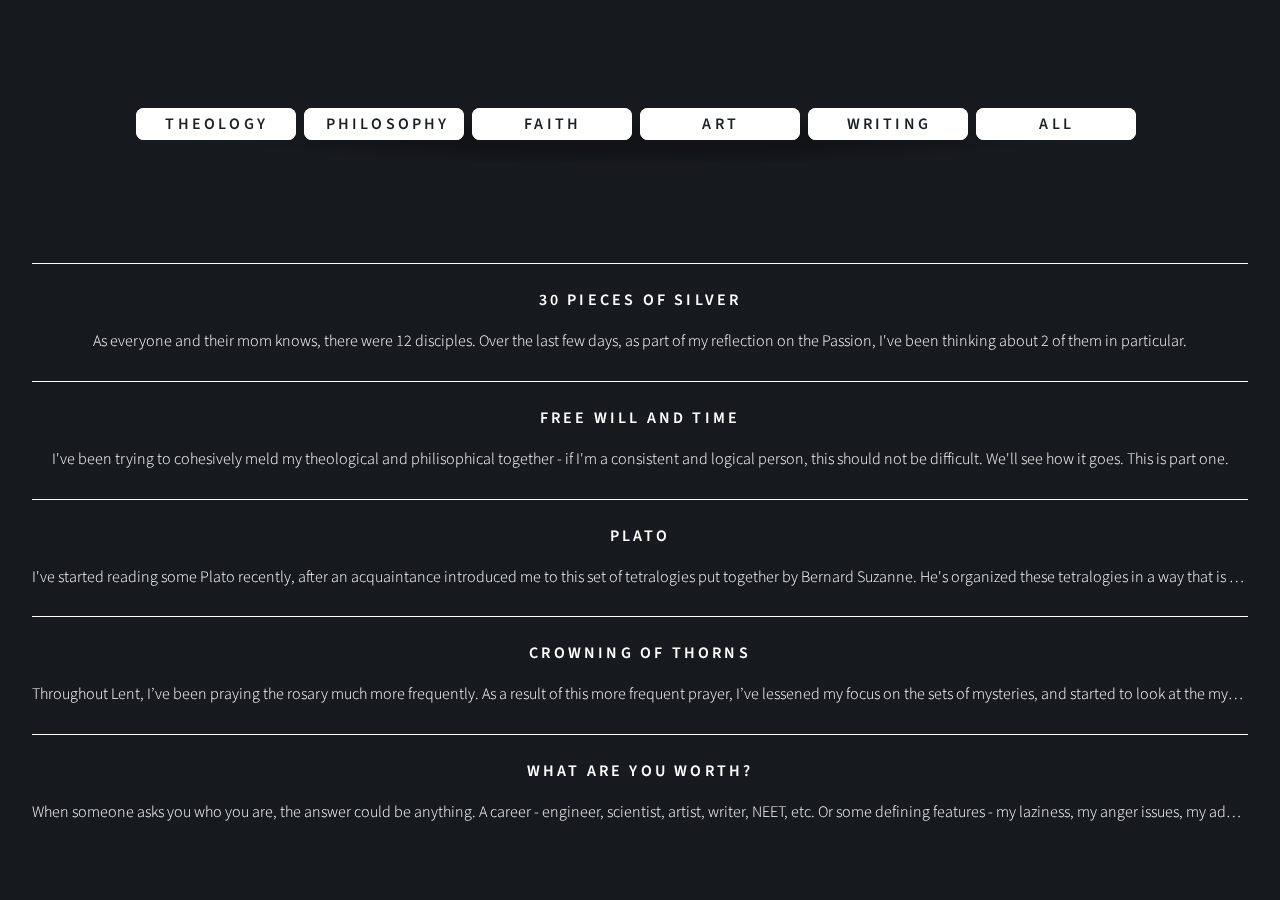
==== index.html @ dc222e36 "Initial Move to blog subdomain" ====
<!DOCTYPE HTML>
<html>
	<head>
		<title>Luke Tsai</title>
		<meta charset="utf-8" />
		<meta name="viewport" content="width=device-width, initial-scale=1, user-scalable=no" />
		<link rel="stylesheet" href="/assets/css/main.css" />
		<link rel="shortcut icon" href="/favicon.ico">

		<noscript><link rel="stylesheet" href="/assets/css/noscript.css" /></noscript>
	</head>
	<body class="is-preload">

		<!-- Wrapper -->
			<div id="wrapper">

				<!-- Header -->
					<header id="header" class="fixed">
						<!-- Tags -->
						<div style="text-align:center;flex-wrap: wrap;">
							<ul class="actions" style="text-align:center;justify-content: center;flex-wrap: wrap; margin-bottom: 1rem">
								<li><a href="#theology" class="button primary blogtopic">Theology</a></li>
								<li><a href="#philosophy" class="button primary blogtopic">Philosophy</a></li>
								<li><a href="#faith" class="button primary blogtopic">Faith</a></li>
								<li><a href="#art" class="button primary blogtopic">Art</a></li>
								<li><a href="#writing" class="button primary blogtopic">Writing</a></li>
								<li><a href="#" class="button primary blogtopic">All</a></li>
							</ul>
						</div>
					</header>

				<!-- Main -->
					<div id="main">
						<article id="betrayal" >
							<h3>30 Pieces of Silver</h3>
							As everyone and their mom knows, there were 12 disciples. Over the last few days, as part of my reflection on the Passion, I've been thinking about 2 of them in particular. </p> <p class="bottom"> In Christian culture, Judas Iscariot is often vilified - don't get me wrong, this isn't a defense of Judas! I think many people would say he deserves it. After all, he betrayed our Lord. But what if we switch it up and put ourselves in Judas' shoes. How much does it take for you to betray our Lord?</p><p class="bottom">Let me place a few claims here next to each other. This may make where I'm going with this obvious.</p><p class="bottom">1. Judas is terrible because he betrayed our Lord. He crucified our Lord for 30 pieces of silver.</p><p class="bottom">2. Every time we commit mortal sin, we crucify the Lord again. (See note at bottom.)</p><p class="bottom">Say a friend comes to you and says, "Hey, I got free tickets to whatever concert this weekend." The caveat is that you have to miss Sunday Mass to go. Do you go? What if there was a free car but you had to go pick it up? How much is your 30 pieces of silver?</p><p class="bottom">In fact, if we take it away from the direct monetary sense, it gets even more sad. Many young folks are in a persistent state of mortal sin due to sexual immorality. Is the few minutes of pleasure your 30 pieces of silver?</p><p class="bottom">The tough reality is that we betray the Lord all the time. What makes us different?</p><p class="bottom">This led me to my reflection on another disciple, and perhaps this is a more happy reflection. Peter. The specific moment I want to bring your attention to is Luke 22. The specific sections being Peter's denial of Jesus. I'll copy the relevant parts here:</p><blockquote><p>"Simon, Simon, behold, Satan demanded to have you, that he might sift you like wheat, but I have prayed for you that your faith may not fail; and when you have turned again, strengthen your brethren." And he said to him, "Lord, I am ready to go with you to prison and to death." He said, "I tell you, Peter, the cock will not crow this day, until you three times deny that you know me." (Luke 22:31-34)</p></blockquote><p class="bottom">Later on, it continues:</p><blockquote><p>Then they seized him and led him away, bringing him into the high priest’s house. Peter followed at a distance; and when they had kindled a fire in the middle of the courtyard and sat down together, Peter sat among them. Then a maid, seeing him as he sat in the light and gazing at him, said, "This man also was with him." But he denied it, saying, "Woman, I do not know him.” And a little later some one else saw him and said, “You also are one of them." But Peter said, "Man, I am not.” And after an interval of about an hour still another insisted, saying, "Certainly this man also was with him; for he is a Galilean." But Peter said, "Man, I do not know what you are saying." And immediately, while he was still speaking, the cock crowed. And the Lord turned and looked at Peter. And Peter remembered the word of the Lord, how he had said to him, "Before the cock crows today, you will deny me three times." And he went out and wept bitterly. (Luke 22:54-62)</p></blockquote><p class="bottom">I think I am the same way. When I'm at adoration in a moment of prayer, my resolve is amazing. My act of contrition ends with "...I firmly resolve with the help of thy grace to confess my sins, to do penance, and to sin no more." To sin no more. And I mean that 100%. Yet how many times have I ended up back in the confessional?</p><p class="bottom">I also find Jesus' prayer very interesting. I'll quote it again. "I have prayed for you that your faith may not fail; and when you have turned again, strengthen your brethren." What a line. I think this may be the prayer that keeps Peter from ending with a Judas-like ending.</p><p class="bottom">The moment after he commits the sin of apostasy the third time, the Lord makes eye contact with Peter. And at that moment, he remembered the Lord's words to him. He remembers how the Lord looked at him that moment earlier in the evening, when Jesus already knew of his upcoming betrayal. And he remembered his role - to turn again and to strengthen his brethren.</p><p class="bottom">Is this not our role as well? To turn again and strengthen our brethren? And this is what the difference is. Not specifically the act itself, but the way we respond afterwards. Both Judas and Peter regret their actions. Both feel sorrow. But one quits, while the other turns around and strengthens his brethren. Let us do the same.</p><p class="bottom">Note, in case you had a beef with point 2, above. Catechism of the Catholic Church, Paragraph 598 says (emphasis mine):</p><blockquote><p class="bottom">In her Magisterial teaching of the faith and in the witness of her saints, the Church has never forgotten that "sinners were the authors and the ministers of all the sufferings that the divine Redeemer endured." Taking into account the fact that our sins affect Christ himself, the Church does not hesitate to impute to Christians the gravest responsibility for the torments inflicted upon Jesus, a responsibility with which they have all too often burdened the Jews alone:</p><p class="bottom">We must regard as guilty all those who continue to relapse into their sins. Since our sins made the Lord Christ suffer the torment of the cross, <b>those who plunge themselves into disorders and crimes crucify the Son of God anew in their hearts</b> (for he is in them) and hold him up to contempt. And it can be seen that our crime in this case is greater in us than in the Jews. As for them, according to the witness of the Apostle, "None of the rulers of this age understood this; for if they had, they would not have crucified the Lord of glory." We, however, profess to know him. And when we deny him by our deeds, we in some way seem to lay violent hands on him.</p><p>Nor did demons crucify him; <b>it is you who have crucified him and crucify him still, when you delight in your vices and sins.</b></p></blockquote>
						</article>
						<article id="molinism" >
							<h3>Free Will and Time</h3>
							I've been trying to cohesively meld my theological and philisophical together - if I'm a consistent and logical person, this should not be difficult. We'll see how it goes. This is part one. </p> <h4>Time</h4> <p class="bottom"> There are a few popular theories of time, popularly stemming from John McTaggart's initial characterization. I've put together an overly simplified time theory explanation below. </p> <ul> 	<li>A-theory - Presentism: I figure this is what most people intuitively think. Now exists. The past and the future do not exist, only the present.</li> 	<li>A-theory - Growing Block Universe: Past and present exist, but the future doesn't.</li> 	<li>B-theory - Eternalism: Flow of time is an illusion. All moments in time exist equally.</li> 	<li>A-theory - Four-dimensionalism: Time is the fourth dimension.</li> </ul> <p class="bottom"> This might seem like all irrelevant thinking, and maybe it is. But consider the impacts of following one of these theories. </p> <p class="bottom">With the A theories, time travel has theoretical limitations. How could someone visit a time that doesn't exist? With presentism, both past and future are inaccessible. With a growing block universe, we'd be able to time travel to the past, but not the the future. (Unless we're somehow not at the front edge of the growing block? Woah... Let's not think about that yet...) </p> <p class="bottom">With the B theories, time travel could work. I find this set of theories much more intriguing. </p> <h4>Free Will</h4> <p class="bottom"> Here, there are 2 theological views that I find relevant for this section. There are other theories, but I don't find them compelling enough to be worth discussing as I find it necessary to maintain that there is a solution to the paradox of free will. That is, how can the concept of the elect not contradict the concept of free will? I'll summarize them below. </p> <h5>Efficacious grace</h5> <p class="bottom"> As St. Augustine puts it, God chooses certain people for salvation, and grants them the gift of efficacious grace, such that it's impossible for them to fall away from their faith. Each person has the liberty to act as they wish, and inevitably falls short, unless God intercedes with efficacious grace. In short, some people are predestined for heaven. </p> <p class="bottom"> Calvinists take this a step further, saying that those who are not predestined for heaven are predestined for hell. Dominicans would reject this claim, nuancing that those who go to hell do so by their own choices, not because of predestination. </p> <h5>Molinism</h5> <p class="bottom"> Molinism takes an opposite approach, positing this thing called middle knowledge. For context, natural knowlege is known by God by His nature, before creation. This includes all necessary truths, such as tautoligies and mathmatical certainties. For example, all bachelors are unmarried. Or 1+1=2. On the other hand, free knowledge is that which is post-creation. This includes all contingent truths. For example, the sky is blue. Middle knowledge sits between these - the knowledge is pre-creation, but still contingent. This basically is a complex if statement. For example, if John was offered ice cream, he would say yes. This statement does not depend on creation since as an if statement, it would be true whether or not John existed. However, it's truth does still depend on John wanting ice cream. If John existed and did not like ice cream we'd be in trouble. </p> <p class="bottom"> Now given that God has middle knowledge and knows what we would do in each situation, God could set up the final ending while still preserving free will. Preventing John from eating ice cream would no longer be a matter of providing enough grace to resist it, but of a flat tire on the ice cream truck that morning. As a result, God can choose who receives salvation, but every choice along the way was done with free will. </p> <h5>Arminianism</h5> <p class="bottom"> This is a common third theory that needs to be mentioned. Arminians believe that grace is resistable, and so election is conditional. In my view, a conditional election is equivalent to rejecting election, and so I find it impossible to square. </p> <h4>Melding Theories</h4> <p class="bottom"> While efficacious grace could certainly work with any of these, the pairing I find most interesting and compelling is that of a B-theory universe combined with Molinism. </p> <p class="bottom"> The way I see these working together particularly well is something of a potential multiverse, if you will. If our universe is a B-theory universe, then there concievably could be a large set of possible parallel universes. God would then actualize the universe with His desired result. </p>
						</article>
						<article id="plato" >
							<h3>Plato</h3>
								I've started reading some Plato recently, after an acquaintance introduced me to	<a href="https://www.dialogues-de-platon.org/tetralog.htm" target="_blank">this set of tetralogies put together by Bernard Suzanne.</a> He's organized these tetralogies in a way that is supposed to build on itself and go through Plato's dialogues the way he imagines that Plato would have wanted. It's kind of like how they say that there's a certain order you should watch all the Star Wars movies, which isn't the normal order. This is a similar thing, but with Plato instead of space operas. Anyways, Suzanne structures Plato's dialogues into 7 sets of 4 dialogues with a repeating theme that builds up. </p> <p class="bottom">Ever since I've started the process of reading the dialogues, I've been thinking that Plato's works are a fantastic introduction to starting to think deeply. I think most people would benefit from reading him. It's a shame, I think, that such a staple of classical education was never required at any point growing up. I'm a big fan of the structure he uses - just a conversation between a few characters. Often times, I think philosophy tends to be a set of complex arguments that are very easy to lose track of. The dialogues do a great job of getting people to ask questions they've never asked before.</p><p class="bottom">However, despite being well-suited for beginners and easily accessible for anyone to read, I still think it might be too inaccessible. They are often too verbose, an unavoidable effect of translating conversations that are thousands of years old. Perhaps there's a need for a "translation" of Plato that uses simple language and throws out all the complex parts. I know, I know - Plato fans would be incensed at the suggestion, but I think there's some good in it. I think getting more people to question the world and think deeply can only be a good thing.</p>
						</article>
						<article id="thorns" >
							<h3>Crowning of Thorns</h3>
							Throughout Lent, I’ve been praying the rosary much more frequently. As a result of this more frequent prayer, I’ve lessened my focus on the sets of mysteries, and started to look at the mysteries for themselves. For example, instead of praying all five Sorrowful Mysteries in a rigid set, sometimes I'll pray the Crowning With Thorns five times in a row. Breaking this mold has helped me to look at each mystery from a perspective I hadn’t considered before. That being said, here are my thoughts on the Crowning with Thorns. </p> <h4>Literature</h4> <blockquote> 	<p>“Then the soldiers of the governor took Jesus into the praetorium, and they gathered the whole battalion before him. And they stripped him and put a scarlet robe upon him, and plaiting a crown of thorns they put it on his head, and put a reed in his right hand. And kneeling before him they mocked him, saying, “Hail, King of the Jews!” And they spat upon him, and took the reed and struck him on the head. And when they had mocked him, they stripped him of the robe, and put his own clothes on him, and led him away to crucify him.” (Matthew 27:27-31, RSV CE)</p> </blockquote> <blockquote> 	<p>“And the soldiers led him away inside the palace (that is, the praetorium); and they called together the whole battalion. And they clothed him in a purple cloak, and plaiting a crown of thorns they put it on him. And they began to salute him, “Hail, King of the Jews!” And they struck his head with a reed, and spat upon him, and they knelt down in homage to him. And when they had mocked him, they stripped him of the purple cloak, and put his own clothes on him. And they led him out to crucify him.” (Mark 15:16-20, RSV CE)</p> </blockquote> <blockquote> 	<p>“And the soldiers plaited a crown of thorns, and put it on his head, and arrayed him in a purple robe; they came up to him, saying, “Hail, King of the Jews!” and struck him with their hands.” (John 19:2-3, RSV CE)</p> </blockquote> <h4>Thoughts</h4> <p class="bottom">Bold opinion incoming. The Crowning of Thorns is one of the most underappreciated mysteries of the rosary. Of the passion in general, really. Feel free to disagree - I understand why you would.</p> <p class="bottom">From an initial gut reaction, the Scourging at the Pillar is without a doubt a more gruesome and sorrowful scene. The pain inflicted by a whip is something anyone can easily imagine, whereas the Crowning of Thorns was a more abstract event. That’s not to say that it wasn’t painful - I imagine a thorn being pushed into the head to be quite painful, but it's no whip!</p> <p class="bottom">I'd say that this thought process is a common one. For example, in the film The Passion of the Christ, director Mel Gibson spends 13 minutes showing each lash with explicit detail. We see the blood spraying across the square. We see the blood flying onto the face of the soldier. We see Mary’s face in this time of suffering, and we see her mopping up the bloody ground. It's a difficult scene to watch, full of raw emotion that hits us straight in the gut. On the other hand, the Crowning of Thorns scene takes only 40 seconds, and is easily missed. It's over before you really notice that it happened.</p> <p class="bottom">So, allow me to present an my take on the Crowning. If you have a dispute you’re really stuck with and can't get over, scroll down to the bottom, where I address disputes, and scroll back up. If it's not addressed, shoot me an email and I'll think about it.</p> <p class="bottom">Let’s start with the concept. Put yourself in the crowner’s shoes. You see a man who claims to be a king, and is facing the death sentence for it. You have several paths in front of you.</p> <p class="bottom">Scenario 1: You don't acknowledge that Jesus is King. If you were tasked with punishing a man who saw Himself as a king but was facing the death penalty for it, the proper reaction is pity. You pity a man who is deluded to the point of a death sentence.</p> <p class="bottom">Scenario 2: You acknowledge that He is King, and bow down before Him. Perhaps this is how we should see the women of Jerusalem.</p> <p class="bottom">Scenario 3: You acknowledge He is King, but you look away and squirm and avoid any interaction. Maybe you are afraid of the push back you may see by your associating with Him. Perhaps these are some of the people passing by. Perhaps this is Nicodemus or Joseph of Arimathea.</p> <p class="bottom">Scenario 4: You acknowledge He is King (or at least claims to be), and reject his Kingship. As an acknowledgement of his Kingship, you place a crown on his head. But it's a crown of thorns that you push in to torture him. Completely unnecessary, and propagated only by your will. Then you spit on him, mock him, and bow down before him. A man that you know is your king and your master. What a cruel way to act. This is what Jesus endures for us.</p> <p class="bottom">I’m not done yet. Now let's look at this from Jesus’ point of view.</p> <p class="bottom">With the scourging at the pillar, it's easier to forgive. Put yourself in Jesus’ shoes. You may not be happy about the situation, but  you can see from their point of view. One man is just trying to prevent a bloody rebellion. You even explicitly allow it, telling him your understanding as he looks to you for help. Another is a soldier just trying to do his job and follow orders, and not get fired for letting that rebellion get out of hand. From his point of view, if he scourges you well, you may not have to die.</p> <p class="bottom">On the other hand, the Crowning of Thorns is more a personal decision. It takes several levels of depravity. Let's continue from Jesus’ point of view. You know the crowner and his thoughts. It's 100% from his own free will and desire to punish and mock you. If we take scenario 4 from above, you know that he acknowledges you as King, yet strikes you and mocks you anyways. How tempting would it be to show a little bit of your power to remind him of who you are? But it's not just that. You are enduring all this for his sake. You are going through all this to forgive him of his sins, as he mocks you for it. And the entire time, you hold him in existence. You hold him in existence so that he can mock you as you die for his sake. As you die to forgive him of this moment.</p> <p class="bottom">Okay let's get back into our own heads now, that's enough imagining for today. But let me raise one more point. Are we not that guy in scenario 4? Do we not believe and profess and Jesus Christ is our king? Do we not echo St. Thomas’ words “My Lord and my God” every time we go to Mass? Yet do we not mock his Kingship by rejecting Him as Lord of our lives? We instead replace Him with another king - perhaps it's ourselves or pleasure or money. We know that we cannot serve both God and mammon. We bow down to Christ and proclaim Him King with our words, as we turn around and proclaim ourselves king with our actions. And do we not do this all of our own free will, with nobody forcing us to do so?</p> <p class="bottom">Perhaps I can try harder to be the women in Jerusalem.</p><p class="bottom">Dispute 1</p> <p class="bottom">You could argue that the crowner is really in scenario 1, but is just a crude and terrible person. Fine, I guess people like that exist. Read on then, and see note 3 when you get pointed to it.</p> <p class="bottom">Dispute 2</p> <p class="bottom">Sure, not a great excuse, the Nazis tried that one. But let’s be honest. There is some limited culpability. Who takes the primary blame? The soldier? Pilate? Me? It’s tough to place the blame squarely on a single person.</p> <p class="bottom">Dispute 3</p> <p class="bottom">Sure you may say that you really believe he is King, while the soldier doesn't. I argue that so does the soldier. But even if you reject the soldier’s belief, doesn’t that just make you worse?</p>
						</article>
						<article id="value" >
							<h3>What are you worth?</h3>
							When someone asks you who you are, the answer could be anything. A career - engineer, scientist, artist, writer, NEET, etc. Or some defining features - my laziness, my anger issues, my addictions. Or maybe it's something else entirely - my hairdo, or my signature water bottle, or the weird way I walk. </p> <p class="bottom"> Topic change - bet you didn't see that coming. As we all know, Christ died for our sins. And that He came and died specifically for your sins. Not just a generic "He died for everybody's sins and stuff," but He died specifically for your sins. For many others as well, but for you specifically. </p> <p class="bottom"> A thought came into my mind while thinking about this the other day. Does this not mean that the Lord thought of you as he carried His cross up Cavalry? As He was crucified and as he hung on the cross? In that moment, He thought of you and said "This is who I am doing this for. This is who I am suffering and dying for. I came into the world for this purpose." I know, that might be a lot of people to think about, but it's God doing the thinking here. I'm sure He could do it. </p> <p class="bottom"> No offense, but what makes you worth it? Really, don't take that offensively because as Jesus can tell you, you were worth it. You are worth it. This is sounding like some emotional pep talk - say that in front of the mirror 3 times every morning. Just kidding, let's get back on topic. The reality is that He did die for you. </p> <p class="bottom"> In my case, this was really hard to conceive of. Did Jesus die for me, who struggles with getting out of bed, going to a job I don't like? Who somehow always ends up sinning (am I not trying hard enough?)? Who writes some stupid posts that nobody reads? </p> <p class="bottom"> No. He died for a different side of me. And I bet you that if you try to look at yourself from God's point of view, you'll see a different you than that hipster scientist with anger management issues. And I'll wager that that's a better you. A more relevant you. The only you that matters. </p> <p class="bottom"> So maybe take some time to imagine that this Good Friday as you meditate on His 7 last words. Let's try to see ourselves the way God sees us. Maybe then we can get some perspective on how to live our lives and how to better glorify God. </p>
						</article>
					</div>


				<!-- Footer -->
					<div id="footer">
						<a href="#betrayal" class="faith blogpost">
							<section>
							<hr class="tight"/>
							<h3>30 Pieces of Silver</h3>
							<p class="single">As everyone and their mom knows, there were 12 disciples. Over the last few days, as part of my reflection on the Passion, I've been thinking about 2 of them in particular.</p>
							<br>
							</section>
						</a>
						<a href="#molinism" class="theology philosophy blogpost">
							<section>
							<hr class="tight"/>
							<h3>Free Will and Time</h3>
							<p class="single">I've been trying to cohesively meld my theological and philisophical together - if I'm a consistent and logical person, this should not be difficult. We'll see how it goes. This is part one.</p>
							<br>
							</section>
						</a>
						<a href="#plato" class="philosophy blogpost">
							<section>
							<hr class="tight"/>
							<h3>Plato</h3>
							<p class="single">	I've started reading some Plato recently, after an acquaintance introduced me to	this set of tetralogies put together by Bernard Suzanne. He's organized these tetralogies in a way that is supposed to build on itself and go through Plato's dialogues the way he imagines that Plato would have wanted. It's kind of like how they say that there's a certain order you should watch all the Star Wars movies, which isn't the normal order. This is a similar thing, but with Plato instead of space operas. Anyways, Suzanne structures Plato's dialogues into 7 sets of 4 dialogues with a repeating theme that builds up.</p>
							<br>
							</section>
						</a>
						<a href="#thorns" class="faith blogpost">
							<section>
							<hr class="tight"/>
							<h3>Crowning of Thorns</h3>
							<p class="single">Throughout Lent, I’ve been praying the rosary much more frequently. As a result of this more frequent prayer, I’ve lessened my focus on the sets of mysteries, and started to look at the mysteries for themselves. For example, instead of praying all five Sorrowful Mysteries in a rigid set, sometimes I'll pray the Crowning With Thorns five times in a row. Breaking this mold has helped me to look at each mystery from a perspective I hadn’t considered before. That being said, here are my thoughts on the Crowning with Thorns.</p>
							<br>
							</section>
						</a>
						<a href="#value" class="faith blogpost">
							<section>
							<hr class="tight"/>
							<h3>What are you worth?</h3>
							<p class="single">When someone asks you who you are, the answer could be anything. A career - engineer, scientist, artist, writer, NEET, etc. Or some defining features - my laziness, my anger issues, my addictions. Or maybe it's something else entirely - my hairdo, or my signature water bottle, or the weird way I walk.</p>
							<br>
							</section>
						</a>
					</div>
			</div>
		<!-- BG -->
			<div id="bg"></div>

		<!-- Scripts -->
			<script src="/assets/js/jquery.min.js"></script>
			<script src="/assets/js/browser.min.js"></script>
			<script src="/assets/js/breakpoints.min.js"></script>
			<script src="/assets/js/util.js"></script>
			<script src="/assets/js/blog.js"></script>

	</body>
</html>
---- assets/css/main.css ----
@import url("fontawesome-all.css");
@import url("https://fonts.googleapis.com/css?family=Source+Sans+Pro:300italic,600italic,300,600");

html, body, div, span, applet, object,
iframe, h1, h2, h3, h4, h5, h6, p, blockquote,
pre, a, abbr, acronym, address, big, cite,
code, del, dfn, em, img, ins, kbd, q, s, samp,
small, strike, strong, sub, sup, tt, var, b,
u, i, center, dl, dt, dd, ol, ul, li, fieldset,
form, label, legend, table, caption, tbody,
tfoot, thead, tr, th, td, article, aside,
canvas, details, embed, figure, figcaption,
footer, header, hgroup, menu, nav, output, ruby,
section, summary, time, mark, audio, video {
	margin: 0;
	padding: 0;
	border: 0;
	font-size: 100%;
	font: inherit;
	vertical-align: baseline;}

article, aside, details, figcaption, figure,
footer, header, hgroup, menu, nav, section {
	display: block;}

body {
	line-height: 1;
}

ol, ul {
	list-style: none;
}

blockquote, q {
	quotes: none;
}

	blockquote:before, blockquote:after, q:before, q:after {
		content: '';
		content: none;
	}

table {
	border-collapse: collapse;
	border-spacing: 0;
}

body {
	-webkit-text-size-adjust: none;
}

mark {
	background-color: transparent;
	color: inherit;
}

input::-moz-focus-inner {
	border: 0;
	padding: 0;
}

input, select, textarea {
	-moz-appearance: none;
	-webkit-appearance: none;
	-ms-appearance: none;
	appearance: none;
}

/* Basic */

	@-ms-viewport {
		width: device-width;
	}

	@media screen and (max-width: 480px) {

		html, body {
			min-width: 320px;
		}

	}

	html {
		box-sizing: border-box;
	}

	*, *:before, *:after {
		box-sizing: inherit;
	}

	body {
		background: #1b1f22;
        overflow-y: scroll;
        scrollbar-width: none; /* Firefox */
        -ms-overflow-style: none;  /* Internet Explorer 10+ */
	}

        body::-webkit-scrollbar { /* WebKit */
            width: 0;
            height: 0;
        }
		body.is-preload *, body.is-preload *:before, body.is-preload *:after {
			-moz-animation: none !important;
			-webkit-animation: none !important;
			-ms-animation: none !important;
			animation: none !important;
			-moz-transition: none !important;
			-webkit-transition: none !important;
			-ms-transition: none !important;
			transition: none !important;
		}

/* The switch - the box around the slider */
.switch {
  -moz-appearance: none;
		-webkit-appearance: none;
		-ms-appearance: none;
		appearance: none;
		-moz-transition: background-color 0.2s ease-in-out, color 0.2s ease-in-out;
		-webkit-transition: background-color 0.2s ease-in-out, color 0.2s ease-in-out;
		-ms-transition: background-color 0.2s ease-in-out, color 0.2s ease-in-out;
		transition: background-color 0.2s ease-in-out, color 0.2s ease-in-out;
		background-color: transparent;
		border-radius: 8px;
		border: 0;
		box-shadow: inset 0 0 0 1px #ffffff;
		color: #ffffff !important;
		cursor: pointer;
		display: inline-block;
		font-size: 0.8em;
		font-weight: 300;
		height: 2.75rem;
        width: 16rem;
		letter-spacing: 0.2rem;
		line-height: 2.75rem;
		outline: 0;
		text-align: center;
		text-decoration: none;
		text-transform: uppercase;
		white-space: nowrap;
}

/* Hide default HTML checkbox */
.switch input {
  opacity: 0;
  width: 0;
  height: 0;
}

/* The slider */
.slider {
  position: absolute;
  cursor: pointer;
  top: 0;
  left: 0;
  right: 0;
  bottom: 0;
  -webkit-transition: .4s;
  transition: .4s;
  border-radius: 8px;
  z-index:5;
    text-align: center;
}

.slider:before {
    position: absolute;
    content: "";
	height: 2.75rem;
    width: 8rem;
    left: 0px;
    bottom: 0px;
    background-color: rgba(255, 255, 255, 0.075);
    -webkit-transition: .4s;
    transition: .4s;
    border-radius: 8px;

}

input:hover + .slider {
  background-color: rgba(255, 255, 255, 0.075);
}

input:checked + .slider:before {
  -webkit-transform: translateX(8rem);
  -ms-transform: translateX(8rem);
  transform: translateX(8rem);
}

/* Accordion */

.accordion section > .accordion_content {
    max-height: 0;
    overflow: hidden;
    transition: max-height 0.75s;
}

.accordion section:hover > .accordion_content {
    max-height: 20em;
}

.accordion section:hover > .caret {
    -webkit-transform: rotate(180deg);
    -moz-transform:    rotate(180deg);
    -ms-transform:     rotate(180deg);
    -o-transform:      rotate(180deg);
    transform:         rotate(180deg);
}

/*blogpost*/
.blogpost section:hover {
	background-color: rgba(255, 255, 255, 0.075);
}

/* Type */

	html {
		font-size: 16pt;
	}

		@media screen and (max-width: 1680px) {

			html {
				font-size: 12pt;
			}

		}

		@media screen and (max-width: 736px) {

			html {
				font-size: 11pt;
			}

		}

		@media screen and (max-width: 360px) {

			html {
				font-size: 10pt;
			}

		}

	body, input, select, textarea {
		color: #ffffff;
		font-family: "Source Sans Pro", sans-serif;
		font-weight: 300;
		font-size: 1rem;
		line-height: 1.65;
	}

	a {
		-moz-transition: color 0.2s ease-in-out, background-color 0.2s ease-in-out, border-bottom-color 0.2s ease-in-out;
		-webkit-transition: color 0.2s ease-in-out, background-color 0.2s ease-in-out, border-bottom-color 0.2s ease-in-out;
		-ms-transition: color 0.2s ease-in-out, background-color 0.2s ease-in-out, border-bottom-color 0.2s ease-in-out;
		transition: color 0.2s ease-in-out, background-color 0.2s ease-in-out, border-bottom-color 0.2s ease-in-out;
		border-bottom: dotted 1px rgba(255, 255, 255, 0.5);
		text-decoration: none;
		color: inherit;
	}

		a:hover {
			border-bottom-color: transparent;
		}

	strong, b {
		color: #ffffff;
		font-weight: 600;
	}

	em, i {
		font-style: italic;
	}

	p {
		margin: 0 0 rem 0;
	}
	    p.bottom {
		    margin-bottom:2rem;
	    }
	    p.location {
		    display:inline-block;
	        float:right;
	    }
	    p.single {
  			white-space: nowrap;
  			overflow: hidden;
  			text-overflow: ellipsis;
	    }

	    p.head {
		    display:inline-block;
  			text-transform: uppercase;
  			letter-spacing: 0.2rem;
  			font-size: 0.8rem;
  			line-height: 2;
	    }

	h1, h2, h3, h4, h5, h6 {
		color: #ffffff;
		font-weight: 600;
		line-height: 1.5;
		margin: 0 0 1rem 0;
		text-transform: uppercase;
		letter-spacing: 0.2rem;
	}

		h1 a, h2 a, h3 a, h4 a, h5 a, h6 a {
			color: inherit;
			text-decoration: none;
		}

		h1.minor, h2.minor, h3.minor, h4.minor, h5.minor, h6.minor {
		    margin: 0 0 0 0;
		    text-align:left;
		    display:inline-block;
		}

		h1.major, h2.major, h3.major, h4.major, h5.major, h6.major {
			border-bottom: solid 1px #ffffff;
			width: -moz-max-content;
			width: -webkit-max-content;
			width: -ms-max-content;
			width: max-content;
			padding-bottom: 0.5rem;
			margin: 0 0 2rem 0;
		}

	h1 {
		font-size: 2.25rem;
		line-height: 1.3;
		letter-spacing: 0.5rem;
	}

	h2 {
		font-size: 1.5rem;
		line-height: 1.4;
		letter-spacing: 0.5rem;
	}

	h3 {
		font-size: 1rem;
	}

	h4 {
		margin: 1rem 0;
		font-size: 0.8rem;
	}

	h5 {
		font-size: 0.7rem;
	}

	h6 {
		font-size: 0.6rem;
	}

	@media screen and (max-width: 736px) {

		h1 {
			font-size: 1.75rem;
			line-height: 1.4;
		}

		h2 {
			font-size: 1.25em;
			line-height: 1.5;
		}

	}

	sub {
		font-size: 0.8rem;
		position: relative;
		top: 0.5rem;
	}

	sup {
		font-size: 0.8rem;
		position: relative;
		top: -0.5rem;
	}

	blockquote {
		border-left: solid 4px #ffffff;
		font-style: italic;
		margin: 0 0 2rem 0;
		padding: 0.5rem 0 0.5rem 2rem;
	}

	code {
		background: rgba(255, 255, 255, 0.075);
		border-radius: 4px;
		font-family: "Courier New", monospace;
		font-size: 0.9rem;
		margin: 0 0.25rem;
		padding: 0.25rem 0.65rem;
	}

	pre {
		-webkit-overflow-scrolling: touch;
		font-family: "Courier New", monospace;
		font-size: 0.9rem;
		margin: 0 0 2rem 0;
	}

		pre code {
			display: block;
			line-height: 1.75;
			padding: 1rem 1.5rem;
			overflow-x: auto;
		}

	hr {
		border: 0;
		border-bottom: solid 1px #ffffff;
		margin: 1.5rem 0;
	}

	hr.tight {
		border: 0;
		border-bottom: solid 1px #ffffff;
		margin: 0 0 1.5rem 0;
	}
	hr.tight2 {
		border: 0;
		border-bottom: solid 1px #ffffff;
		margin: 1.5rem 0 0 0;
	}

	.align-left {
		text-align: left;
	}

	.align-center {
		text-align: center;
	}

	.align-right {
		text-align: right;
	}

/* Form */

	form {
		margin: 0 0 2rem 0;
	}

		form > :last-child {
			margin-bottom: 0;
		}

		form > .fields {
			display: -moz-flex;
			display: -webkit-flex;
			display: -ms-flex;
			display: flex;
			-moz-flex-wrap: wrap;
			-webkit-flex-wrap: wrap;
			-ms-flex-wrap: wrap;
			flex-wrap: wrap;
			width: calc(100% + 3rem);
			margin: -1.5rem 0 2rem -1.5rem;
		}

			form > .fields > .field {
				-moz-flex-grow: 0;
				-webkit-flex-grow: 0;
				-ms-flex-grow: 0;
				flex-grow: 0;
				-moz-flex-shrink: 0;
				-webkit-flex-shrink: 0;
				-ms-flex-shrink: 0;
				flex-shrink: 0;
				padding: 1.5rem 0 0 1.5rem;
				width: calc(100% - 1.5rem);
			}

				form > .fields > .field.half {
					width: calc(50% - 0.75rem);
				}

				form > .fields > .field.third {
					width: calc(100%/3 - 0.5rem);
				}

				form > .fields > .field.quarter {
					width: calc(25% - 0.375rem);
				}

		@media screen and (max-width: 480px) {

			form > .fields {
				width: calc(100% + 3rem);
				margin: -1.5rem 0 2rem -1.5rem;
			}

				form > .fields > .field {
					padding: 1.5rem 0 0 1.5rem;
					width: calc(100% - 1.5rem);
				}

					form > .fields > .field.half {
						width: calc(100% - 1.5rem);
					}

					form > .fields > .field.third {
						width: calc(100% - 1.5rem);
					}

					form > .fields > .field.quarter {
						width: calc(100% - 1.5rem);
					}

		}
	label {
		color: #ffffff;
		display: block;
		font-size: 0.8rem;
		font-weight: 300;
		letter-spacing: 0.2rem;
		line-height: 1.5;
		margin: 0 0 1rem 0;
		text-transform: uppercase;
	}

	input[type="text"],
	input[type="password"],
	input[type="email"],
	input[type="tel"],
	select,
	textarea {
		-moz-appearance: none;
		-webkit-appearance: none;
		-ms-appearance: none;
		appearance: none;
		-moz-transition: border-color 0.2s ease-in-out, box-shadow 0.2s ease-in-out, background-color 0.2s ease-in-out;
		-webkit-transition: border-color 0.2s ease-in-out, box-shadow 0.2s ease-in-out, background-color 0.2s ease-in-out;
		-ms-transition: border-color 0.2s ease-in-out, box-shadow 0.2s ease-in-out, background-color 0.2s ease-in-out;
		transition: border-color 0.2s ease-in-out, box-shadow 0.2s ease-in-out, background-color 0.2s ease-in-out;
		background-color: transparent;
		border-radius: 4px;
		border: solid 1px #ffffff;
		color: inherit;
		display: block;
		outline: 0;
		padding: 0 1rem;
		text-decoration: none;
		width: 100%;
	}

		input[type="text"]:invalid,
		input[type="password"]:invalid,
		input[type="email"]:invalid,
		input[type="tel"]:invalid,
		select:invalid,
		textarea:invalid {
			box-shadow: none;
		}

		input[type="text"]:focus,
		input[type="password"]:focus,
		input[type="email"]:focus,
		input[type="tel"]:focus,
		select:focus,
		textarea:focus {
			background: rgba(255, 255, 255, 0.075);
			border-color: #ffffff;
			box-shadow: 0 0 0 1px #ffffff;
		}

	select {
		background-image: url("data:image/svg+xml;charset=utf8,%3Csvg xmlns='http://www.w3.org/2000/svg' width='40' height='40' preserveAspectRatio='none' viewBox='0 0 40 40'%3E%3Cpath d='M9.4,12.3l10.4,10.4l10.4-10.4c0.2-0.2,0.5-0.4,0.9-0.4c0.3,0,0.6,0.1,0.9,0.4l3.3,3.3c0.2,0.2,0.4,0.5,0.4,0.9 c0,0.4-0.1,0.6-0.4,0.9L20.7,31.9c-0.2,0.2-0.5,0.4-0.9,0.4c-0.3,0-0.6-0.1-0.9-0.4L4.3,17.3c-0.2-0.2-0.4-0.5-0.4-0.9 c0-0.4,0.1-0.6,0.4-0.9l3.3-3.3c0.2-0.2,0.5-0.4,0.9-0.4S9.1,12.1,9.4,12.3z' fill='%23ffffff' /%3E%3C/svg%3E");
		background-size: 1.25rem;
		background-repeat: no-repeat;
		background-position: calc(100% - 1rem) center;
		height: 2.75rem;
		padding-right: 2.75rem;
		text-overflow: ellipsis;
	}

		select option {
			color: #ffffff;
			background: #1b1f22;
		}

		select:focus::-ms-value {
			background-color: transparent;
		}

		select::-ms-expand {
			display: none;
		}

	input[type="text"],
	input[type="password"],
	input[type="email"],
	select {
		height: 2.75rem;
	}

	textarea {
		padding: 0.75rem 1rem;
	}

	input[type="checkbox"],
	input[type="radio"] {
		-moz-appearance: none;
		-webkit-appearance: none;
		-ms-appearance: none;
		appearance: none;
		display: block;
		float: left;
		margin-right: -2rem;
		opacity: 0;
		width: 1rem;
		z-index: -1;
	}

		input[type="checkbox"] + label,
		input[type="radio"] + label {
			text-decoration: none;
			-moz-user-select: none;
			-webkit-user-select: none;
			-ms-user-select: none;
			user-select: none;
			color: #ffffff;
			cursor: pointer;
			display: inline-block;
			font-size: 0.8rem;
			font-weight: 300;
			margin: 0 0 0.5rem 0;
			padding-left: 2.65rem;
			padding-right: 0.75rem;
			position: relative;
		}

			input[type="checkbox"] + label:before,
			input[type="radio"] + label:before {
				-moz-osx-font-smoothing: grayscale;
				-webkit-font-smoothing: antialiased;
				display: inline-block;
				font-style: normal;
				font-variant: normal;
				text-rendering: auto;
				line-height: 1;
				text-transform: none !important;
				font-family: 'Font Awesome 5 Free';
				font-weight: 900;
			}

			input[type="checkbox"] + label:before,
			input[type="radio"] + label:before {
				-moz-transition: border-color 0.2s ease-in-out, box-shadow 0.2s ease-in-out, background-color 0.2s ease-in-out;
				-webkit-transition: border-color 0.2s ease-in-out, box-shadow 0.2s ease-in-out, background-color 0.2s ease-in-out;
				-ms-transition: border-color 0.2s ease-in-out, box-shadow 0.2s ease-in-out, background-color 0.2s ease-in-out;
				transition: border-color 0.2s ease-in-out, box-shadow 0.2s ease-in-out, background-color 0.2s ease-in-out;
				border-radius: 4px;
				border: solid 1px #ffffff;
				content: '';
				display: inline-block;
				height: 1.65rem;
				left: 0;
				line-height: 1.65rem;
				position: absolute;
				text-align: center;
				top: -0.15rem;
				width: 1.65rem;
			}

		input[type="checkbox"]:checked + label:before,
		input[type="radio"]:checked + label:before {
			background: #ffffff !important;
			border-color: #ffffff !important;
			color: #1b1f22;
			content: '\f00c';
		}

		input[type="checkbox"]:focus + label:before,
		input[type="radio"]:focus + label:before {
			background: rgba(255, 255, 255, 0.075);
			border-color: #ffffff;
			box-shadow: 0 0 0 1px #ffffff;
		}

	input[type="checkbox"] + label:before {
		border-radius: 4px;
	}

	input[type="radio"] + label:before {
		border-radius: 100%;
	}

	::-webkit-input-placeholder {
		color: rgba(255, 255, 255, 0.5) !important;
		opacity: 1.0;
	}

	:-moz-placeholder {
		color: rgba(255, 255, 255, 0.5) !important;
		opacity: 1.0;
	}

	::-moz-placeholder {
		color: rgba(255, 255, 255, 0.5) !important;
		opacity: 1.0;
	}

	:-ms-input-placeholder {
		color: rgba(255, 255, 255, 0.5) !important;
		opacity: 1.0;
	}

	.formerize-placeholder {
		color: rgba(255, 255, 255, 0.5) !important;
		opacity: 1.0;
	}

/* Box */

	.box {
		border-radius: 4px;
		border: solid 1px #ffffff;
		margin-bottom: 2rem;
		padding: 1.5em;
	}

		.box > :last-child,
		.box > :last-child > :last-child,
		.box > :last-child > :last-child > :last-child {
			margin-bottom: 0;
		}

		.box.alt {
			border: 0;
			border-radius: 0;
			padding: 0;
		}

/* Icon */

	.icon {
		text-decoration: none;
		border-bottom: none;
		position: relative;
	}

		.icon:before {
			-moz-osx-font-smoothing: grayscale;
			-webkit-font-smoothing: antialiased;
			display: inline-block;
			font-style: normal;
			font-variant: normal;
			text-rendering: auto;
			line-height: 1;
			text-transform: none !important;
			font-family: 'Font Awesome 5 Free','Font Awesome 5 Free Solid';
			font-weight: 400;
		}

		.icon > .label {
			display: none;
		}

		.icon:before {
			line-height: inherit;
		}

		.icon.solid:before {
			font-weight: 900;
		}

		.icon.brands:before {
			font-family: 'Font Awesome 5 Brands';
		}

/* Image */

	.image {
		border-radius: 4px;
		border: 0;
		display: inline-block;
		position: relative;
	}

		.image:before {
			pointer-events: none;
			background-image: url("../../images/overlay.png");
			background-color: rgba(19, 21, 25, 0.5);
			border-radius: 4px;
			content: '';
			display: block;
			height: 100%;
			left: 0;
			opacity: 0.5;
			position: absolute;
			top: 0;
			width: 100%;
		}

		.image img {
			border-radius: 4px;
			display: block;
		}

		.image.left, .image.right {
			max-width: 40%;
		}

			.image.left img, .image.right img {
				width: 100%;
			}

		.image.left {
			float: left;
			padding: 0 1.5em 1em 0;
			top: 0.25em;
		}

		.image.right {
			float: right;
			padding: 0 0 1em 1.5em;
			top: 0.25em;
		}

		.image.fit {
			display: block;
			margin: 0 0 2rem 0;
			width: 100%;
		}

			.image.fit img {
				width: 100%;
			}

		.image.main {
			display: block;
			margin: 2.5rem 0;
			width: 100%;
		}

			.image.main img {
				width: 100%;
			}

		@media screen and (max-width: 736px) {

			.image.main {
				margin: 2rem 0;
			}

		}

		@media screen and (max-width: 480px) {

			.image.main {
				margin: 1.5rem 0;
			}

		}

/* List */

	ol {
		list-style: decimal;
		margin: 0 0 2rem 0;
		padding-left: 1.25em;
	}

		ol li {
			padding-left: 0.25em;
		}

	ul {
		list-style: disc;
		margin: 0 0 2rem 0;
		padding-left: 1em;
	}

		ul li {
			padding-left: 0.5em;
		}

		ul.alt {
			list-style: none;
			padding-left: 0;
		}

			ul.alt li {
				border-top: solid 1px #ffffff;
				padding: 0.5em 0;
			}

				ul.alt li:first-child {
					border-top: 0;
					padding-top: 0;
				}

	dl {
		margin: 0 0 2rem 0;
	}

		dl dt {
			display: block;
			font-weight: 600;
			margin: 0 0 1rem 0;
		}

		dl dd {
			margin-left: 2rem;
		}

/* Actions */

	ul.actions {
		display: -moz-flex;
		display: -webkit-flex;
		display: -ms-flex;
		display: flex;
		cursor: default;
		list-style: none;
		margin-left: -1rem;
		padding-left: 0;
	}

		ul.actions li {
			vertical-align: middle;
		}

		ul.actions.special {
			-moz-justify-content: center;
			-webkit-justify-content: center;
			-ms-justify-content: center;
			justify-content: center;
			width: 100%;
			margin-left: 0;
		}

			ul.actions.special li:first-child {
				padding-left: 0;
			}

		ul.actions.stacked {
			-moz-flex-direction: column;
			-webkit-flex-direction: column;
			-ms-flex-direction: column;
			flex-direction: column;
			margin-left: 0;
		}

			ul.actions.stacked li {
				padding: 1.3rem 0 0 0;
			}

				ul.actions.stacked li:first-child {
					padding-top: 0;
				}

		ul.actions.fit {
			width: calc(100% + 1rem);
		}

			ul.actions.fit li {
				-moz-flex-grow: 1;
				-webkit-flex-grow: 1;
				-ms-flex-grow: 1;
				flex-grow: 1;
				-moz-flex-shrink: 1;
				-webkit-flex-shrink: 1;
				-ms-flex-shrink: 1;
				flex-shrink: 1;
				width: 100%;
			}

				ul.actions.fit li > * {
					width: 100%;
				}

			ul.actions.fit.stacked {
				width: 100%;
			}



/* Icons */

	ul.icons {
		cursor: default;
		list-style: none;
		padding-left: 0;
	}

		ul.icons li {
			display: inline-block;
			padding: 0 0.75em 0 0;
		}

			ul.icons li:last-child {
				padding-right: 0;
			}

			ul.icons li a {
				border-radius: 100%;
				box-shadow: inset 0 0 0 1px #ffffff;
				display: inline-block;
				height: 2.25rem;
				line-height: 2.25rem;
				text-align: center;
				width: 2.25rem;
			}

				ul.icons li a:hover {
					background-color: rgba(255, 255, 255, 0.075);
				}

				ul.icons li a:active {
					background-color: rgba(255, 255, 255, 0.175);
				}

/* Table */

	.table-wrapper {
		-webkit-overflow-scrolling: touch;
		overflow-x: auto;
	}

	table {
		margin: 0 0 2rem 0;
		width: 100%;
	}

		table tbody tr {
			border: solid 1px #ffffff;
			border-left: 0;
			border-right: 0;
		}

			table tbody tr:nth-child(2n + 1) {
				background-color: rgba(255, 255, 255, 0.075);
			}

		table td {
			padding: 0.75em 0.75em;
		}

		table th {
			color: #ffffff;
			font-size: 0.9em;
			font-weight: 600;
			padding: 0 0.75em 0.75em 0.75em;
			text-align: left;
		}

		table thead {
			border-bottom: solid 2px #ffffff;
		}

		table tfoot {
			border-top: solid 2px #ffffff;
		}

		table.alt {
			border-collapse: separate;
		}

			table.alt tbody tr td {
				border: solid 1px #ffffff;
				border-left-width: 0;
				border-top-width: 0;
			}

				table.alt tbody tr td:first-child {
					border-left-width: 1px;
				}

			table.alt tbody tr:first-child td {
				border-top-width: 1px;
			}

			table.alt thead {
				border-bottom: 0;
			}

			table.alt tfoot {
				border-top: 0;
			}

/* Button */

.btn {

  color: white; /* White text */
  font-size: calc(2rem + 4px);
  top:.5rem;
}

	input[type="submit"],
	input[type="reset"],
	input[type="button"],
	button,
	.button {
		-moz-appearance: none;
		-webkit-appearance: none;
		-ms-appearance: none;
		appearance: none;
		-moz-transition: background-color 0.2s ease-in-out, color 0.2s ease-in-out;
		-webkit-transition: background-color 0.2s ease-in-out, color 0.2s ease-in-out;
		-ms-transition: background-color 0.2s ease-in-out, color 0.2s ease-in-out;
		transition: background-color 0.2s ease-in-out, color 0.2s ease-in-out;
		background-color: transparent;
		border-radius: 8px;
		border: 0;
		box-shadow: inset 0 0 0 1px #ffffff;
		color: #ffffff !important;
		cursor: pointer;
		display: inline-block;
		font-size: 1em;
		font-weight: 300;
		height: 2rem;
		letter-spacing: 0.2rem;
		line-height: 2rem;
		outline: 0;
		padding: 0 1.25rem 0 1.35rem;
		text-align: center;
		text-decoration: none;
		text-transform: uppercase;
		white-space: nowrap;
	}

		.button.blogtopic{
			margin-bottom: 1em;
			width: 10em;
		}

		input[type="submit"]:hover,
		input[type="reset"]:hover,
		input[type="button"]:hover,
		button:hover,
		.button:hover {
			background-color: rgba(255, 255, 255, 0.075);
		}

		input[type="submit"]:active,
		input[type="reset"]:active,
		input[type="button"]:active,
		button:active,
		.button:active {
			background-color: rgba(255, 255, 255, 0.175);
		}

		input[type="submit"].icon:before,
		input[type="reset"].icon:before,
		input[type="button"].icon:before,
		button.icon:before,
		.button.icon:before {
			margin-right: 0.5rem;
		}

		input[type="submit"].fit,
		input[type="reset"].fit,
		input[type="button"].fit,
		button.fit,
		.button.fit {
			width: 100%;
		}

		input[type="submit"].small,
		input[type="reset"].small,
		input[type="button"].small,
		button.small,
		.button.small {
			font-size: 0.6rem;
			height: 2.0625rem;
			line-height: 2.0625rem;
		}

		input[type="submit"].primary,
		input[type="reset"].primary,
		input[type="button"].primary,
		button.primary,
		.button.primary {
			background-color: #ffffff;
			color: #1b1f22 !important;
			font-weight: 600;
		}

		input[type="submit"].primary:hover,
		input[type="reset"].primary:hover,
		input[type="button"].primary:hover,
		button.primary:hover,
		.button.primary:hover {
			background-color: #cccccc;
			box-shadow: inset 0 0 0 1px #cccccc;
		}

		input[type="submit"].disabled, input[type="submit"]:disabled,
		input[type="reset"].disabled,
		input[type="reset"]:disabled,
		input[type="button"].disabled,
		input[type="button"]:disabled,
		button.disabled,
		button:disabled,
		.button.disabled,
		.button:disabled {
			pointer-events: none;
			cursor: default;
			opacity: 0.25;
		}

	input[type="submit"],
	input[type="reset"],
	input[type="button"],
	button {
		line-height: calc(2.75rem - 2px);
	}

/* BG */

	#bg {
		-moz-transform: scale(1.0);
		-webkit-transform: scale(1.0);
		-ms-transform: scale(1.0);
		transform: scale(1.0);
		-webkit-backface-visibility: hidden;
		position: fixed;
		top: 0;
		left: 0;
		width: 100%;
		height: 100vh;
		z-index: 1;
	}

		#bg:before, #bg:after {
			content: '';
			display: block;
			position: absolute;
			top: 0;
			left: 0;
			width: 100%;
			height: 100%;
		}

		#bg:before {
			-moz-transition: background-color 2.5s ease-in-out;
			-webkit-transition: background-color 2.5s ease-in-out;
			-ms-transition: background-color 2.5s ease-in-out;
			transition: background-color 2.5s ease-in-out;
			-moz-transition-delay: 0.75s;
			-webkit-transition-delay: 0.75s;
			-ms-transition-delay: 0.75s;
			transition-delay: 0.75s;
			background-image: linear-gradient(to top, rgba(19, 21, 25, 0.5), rgba(19, 21, 25, 0.5)), url("../../images/overlay.png");
			background-size: auto,
 256px 256px;
			background-position: center,
 center;
			background-repeat: no-repeat,
 repeat;
			z-index: 2;
		}

		#bg:after {
			-moz-transform: scale(1.125);
			-webkit-transform: scale(1.125);
			-ms-transform: scale(1.125);
			transform: scale(1.125);
			-moz-transition: -moz-transform 0.325s ease-in-out, -moz-filter 0.325s ease-in-out;
			-webkit-transition: -webkit-transform 0.325s ease-in-out, -webkit-filter 0.325s ease-in-out;
			-ms-transition: -ms-transform 0.325s ease-in-out, -ms-filter 0.325s ease-in-out;
			transition: transform 0.325s ease-in-out, filter 0.325s ease-in-out;
			background-image: url("../../images/bg.jpg");
			background-position: center;
			background-size: cover;
			background-repeat: no-repeat;
			z-index: 1;
		}

		body.is-article-visible #bg:after {
			-moz-transform: scale(1.0825);
			-webkit-transform: scale(1.0825);
			-ms-transform: scale(1.0825);
			transform: scale(1.0825);
			-moz-filter: blur(0.2rem);
			-webkit-filter: blur(0.2rem);
			-ms-filter: blur(0.2rem);
			filter: blur(0.2rem);
		}

		body.is-preload #bg:before {
			background-color: #000000;
		}

/* Wrapper */

	#wrapper {
		display: -moz-flex;
		display: -webkit-flex;
		display: -ms-flex;
		display: flex;
		-moz-flex-direction: column;
		-webkit-flex-direction: column;
		-ms-flex-direction: column;
		flex-direction: column;
		-moz-align-items: center;
		-webkit-align-items: center;
		-ms-align-items: center;
		align-items: center;
		-moz-justify-content: space-between;
		-webkit-justify-content: space-between;
		-ms-justify-content: space-between;
		justify-content: space-between;
		position: relative;
		min-height: 100vh;
		width: 100%;
		padding: 4rem 2rem;
		z-index: 3;
	}

		#wrapper:before {
			content: '';
			display: block;
		}

		@media screen and (max-width: 1680px) {

			#wrapper {
				padding: 3rem 2rem;
			}

		}

		@media screen and (max-width: 736px) {

			#wrapper {
				padding: 2rem 1rem;
			}

		}

		@media screen and (max-width: 480px) {

			#wrapper {
				padding: 1rem;
			}

		}

/* Header */

	#header {
		display: -moz-flex;
		display: -webkit-flex;
		display: -ms-flex;
		display: flex;
		-moz-flex-direction: column;
		-webkit-flex-direction: column;
		-ms-flex-direction: column;
		flex-direction: column;
		-moz-align-items: center;
		-webkit-align-items: center;
		-ms-align-items: center;
		align-items: center;
		-moz-transition: -moz-transform 0.325s ease-in-out, -moz-filter 0.325s ease-in-out, opacity 0.325s ease-in-out;
		-webkit-transition: -webkit-transform 0.325s ease-in-out, -webkit-filter 0.325s ease-in-out, opacity 0.325s ease-in-out;
		-ms-transition: -ms-transform 0.325s ease-in-out, -ms-filter 0.325s ease-in-out, opacity 0.325s ease-in-out;
		transition: transform 0.325s ease-in-out, filter 0.325s ease-in-out, opacity 0.325s ease-in-out;
		background-image: -moz-radial-gradient(rgba(0, 0, 0, 0.25) 25%, rgba(0, 0, 0, 0) 55%);
		background-image: -webkit-radial-gradient(rgba(0, 0, 0, 0.25) 25%, rgba(0, 0, 0, 0) 55%);
		background-image: -ms-radial-gradient(rgba(0, 0, 0, 0.25) 25%, rgba(0, 0, 0, 0) 55%);
		background-image: radial-gradient(rgba(0, 0, 0, 0.25) 25%, rgba(0, 0, 0, 0) 55%);
		max-width: 100%;
		text-align: center;
	}

		.fixed {
			position: sticky;
			top:2em;		
		}
		#header > * {
			-moz-transition: opacity 0.325s ease-in-out;
			-webkit-transition: opacity 0.325s ease-in-out;
			-ms-transition: opacity 0.325s ease-in-out;
			transition: opacity 0.325s ease-in-out;
			position: relative;
			margin-top: 3.5rem;
		}

			#header > *:before {
				content: '';
				display: block;
				position: absolute;
				top: calc(-3.5rem - 1px);
				left: calc(50% - 1px);
				width: 1px;
				height: calc(3.5rem + 1px);
				background: #ffffff;
			}

		#header > :first-child {
			margin-top: 0;
		}

			#header > :first-child:before {
				display: none;
			}


		#header .logo {
			width: 5.5rem;
			height: 5.5rem;
			line-height: 5.5rem;
			border: solid 1px #ffffff;
			border-radius: 100%;
		}


			#header .logo .icon:before {
				font-size: 2rem;
			}

		#header .return {{
        -moz-appearance: none;
		-webkit-appearance: none;
		-ms-appearance: none;
		appearance: none;
		-moz-transition: background-color 0.2s ease-in-out, color 0.2s ease-in-out;
		-webkit-transition: background-color 0.2s ease-in-out, color 0.2s ease-in-out;
		-ms-transition: background-color 0.2s ease-in-out, color 0.2s ease-in-out;
		transition: background-color 0.2s ease-in-out, color 0.2s ease-in-out;
		background-color: transparent;
		border-radius: 8px;
		border: 0;
		box-shadow: inset 0 0 0 1px #ffffff;
		color: #ffffff !important;
		cursor: pointer;
		display: inline-block;
		font-size: 0.8em;
		font-weight: 300;
		height: 2.75rem;
        width: 16rem;
		letter-spacing: 0.2rem;
		line-height: 2.75rem;
		outline: 0;
		text-align: center;
		text-decoration: none;
		text-transform: uppercase;
		white-space: nowrap;
	}
		}

		#header .content {
			border-style: solid;
			border-color: #ffffff;
			border-top-width: 1px;
			border-bottom-width: 1px;
			max-width: 100%;
		}

			#header .content .inner {
				-moz-transition: max-height 0.75s ease, padding 0.75s ease, opacity 0.325s ease-in-out;
				-webkit-transition: max-height 0.75s ease, padding 0.75s ease, opacity 0.325s ease-in-out;
				-ms-transition: max-height 0.75s ease, padding 0.75s ease, opacity 0.325s ease-in-out;
				transition: max-height 0.75s ease, padding 0.75s ease, opacity 0.325s ease-in-out;
				-moz-transition-delay: 0.25s;
				-webkit-transition-delay: 0.25s;
				-ms-transition-delay: 0.25s;
				transition-delay: 0.25s;
				padding: 3rem 2rem;
				max-height: 40rem;
				overflow: hidden;
			}

				#header .content .inner > :last-child {
					margin-bottom: 0;
				}

			#header .content p {
				text-transform: uppercase;
				letter-spacing: 0.2rem;
				font-size: 0.8rem;
				line-height: 2;
			}

		#header nav ul {
			display: -moz-flex;
			display: -webkit-flex;
			display: -ms-flex;
			display: flex;
			margin-bottom: 0;
			list-style: none;
			padding-left: 0;
			border: solid 1px #ffffff;
			border-radius: 8px;
		}

			#header nav ul li {
				padding-left: 0;
				border-left: solid 1px #ffffff;
			}

				#header nav ul li:first-child {
					border-left: 0;
				}

				#header nav ul li a {
					display: block;
					min-width: 7.5rem;
					height: 2.75rem;
					line-height: 2.75rem;
					padding: 0 1.25rem 0 1.25rem;
					text-transform: uppercase;
					letter-spacing: 0.2rem;
					font-size: 0.8rem;
					border-bottom: 0;
				}

					#header nav ul li a:hover {
						background-color: rgba(255, 255, 255, 0.075);
					}

					#header nav ul li a:active {
						background-color: rgba(255, 255, 255, 0.175);
					}

		#header nav.use-middle:after {
			content: '';
			display: block;
			position: absolute;
			top: 0;
			left: calc(50% - 1px);
			width: 1px;
			height: 100%;
			background: #ffffff;
		}

		#header nav.use-middle ul li.is-middle {
			border-left: 0;
		}

		body.is-article-visible #header {
			-moz-transform: scale(0.95);
			-webkit-transform: scale(0.95);
			-ms-transform: scale(0.95);
			transform: scale(0.95);
			-moz-filter: blur(0.1rem);
			-webkit-filter: blur(0.1rem);
			-ms-filter: blur(0.1rem);
			filter: blur(0.1rem);
			opacity: 0;
		}

		body.is-preload #header {
			-moz-filter: blur(0.125rem);
			-webkit-filter: blur(0.125rem);
			-ms-filter: blur(0.125rem);
			filter: blur(0.125rem);
		}

			body.is-preload #header > * {
				opacity: 0;
			}

			body.is-preload #header .content .inner {
				max-height: 0;
				padding-top: 0;
				padding-bottom: 0;
				opacity: 0;
			}

		@media screen and (max-width: 980px) {

			#header .content p br {
				display: none;
			}

		}

		@media screen and (max-width: 736px) {

			#header > * {
				margin-top: 2rem;
			}

				#header > *:before {
					top: calc(-2rem - 1px);
					height: calc(2rem + 1px);
				}

			#header .logo {
				width: 4.75rem;
				height: 4.75rem;
				line-height: 4.75rem;
			}

				#header .logo .icon:before {
					font-size: 1.75rem;
				}

			#header .content .inner {
				padding: 2.5rem 1rem;
			}

			#header .content p {
				line-height: 1.875;
			}

		}

		@media screen and (max-width: 480px) {

			#header {
				padding: 1.5rem 0;
			}

				#header .content .inner {
					padding: 2.5rem 0;
				}

				#header nav ul {
					-moz-flex-direction: column;
					-webkit-flex-direction: column;
					-ms-flex-direction: column;
					flex-direction: column;
					min-width: 10rem;
					max-width: 100%;
				}

					#header nav ul li {
						border-left: 0;
						border-top: solid 1px #ffffff;
					}

						#header nav ul li:first-child {
							border-top: 0;
						}

						#header nav ul li a {
							height: 3rem;
							line-height: 3rem;
							min-width: 0;
							width: 100%;
						}

				#header nav.use-middle:after {
					display: none;
				}

		}

/* Main */

	#main {
		-moz-flex-grow: 1;
		-webkit-flex-grow: 1;
		-ms-flex-grow: 1;
		flex-grow: 1;
		-moz-flex-shrink: 1;
		-webkit-flex-shrink: 1;
		-ms-flex-shrink: 1;
		flex-shrink: 1;
		display: -moz-flex;
		display: -webkit-flex;
		display: -ms-flex;
		display: flex;
		-moz-align-items: center;
		-webkit-align-items: center;
		-ms-align-items: center;
		align-items: center;
		-moz-justify-content: center;
		-webkit-justify-content: center;
		-ms-justify-content: center;
		justify-content: center;
		-moz-flex-direction: column;
		-webkit-flex-direction: column;
		-ms-flex-direction: column;
		flex-direction: column;
		position: relative;
		max-width: 100%;
		z-index: 3;
	}

		#main article {
			-moz-transform: translateY(0.25rem);
			-webkit-transform: translateY(0.25rem);
			-ms-transform: translateY(0.25rem);
			transform: translateY(0.25rem);
			-moz-transition: opacity 0.325s ease-in-out, -moz-transform 0.325s ease-in-out;
			-webkit-transition: opacity 0.325s ease-in-out, -webkit-transform 0.325s ease-in-out;
			-ms-transition: opacity 0.325s ease-in-out, -ms-transform 0.325s ease-in-out;
			transition: opacity 0.325s ease-in-out, transform 0.325s ease-in-out;
			padding: 3rem 2.5rem 3rem 2.5rem ;
			position: relative;
			width: 40rem;
			max-width: 100%;
			background-color: rgba(27, 31, 34, 0.85);
			border-radius: 4px;
			opacity: 0;
		}

			#main article.active {
				-moz-transform: translateY(0);
				-webkit-transform: translateY(0);
				-ms-transform: translateY(0);
				transform: translateY(0);
				opacity: 1;
			}

			#main article .close {
				display: block;
				position: absolute;
				top: 0;
				right: 0;
				width: 4rem;
				height: 4rem;
				cursor: pointer;
				text-indent: 4rem;
				overflow: hidden;
				white-space: nowrap;
			}

				#main article .close:before {
					-moz-transition: background-color 0.2s ease-in-out;
					-webkit-transition: background-color 0.2s ease-in-out;
					-ms-transition: background-color 0.2s ease-in-out;
					transition: background-color 0.2s ease-in-out;
					content: '';
					display: block;
					position: absolute;
					top: 0.75rem;
					left: 0.75rem;
					width: 2.5rem;
					height: 2.5rem;
					border-radius: 100%;
					background-position: center;
					background-image: url("data:image/svg+xml;charset=utf8,%3Csvg xmlns='http://www.w3.org/2000/svg' xmlns:xlink='http://www.w3.org/1999/xlink' width='20px' height='20px' viewBox='0 0 20 20' zoomAndPan='disable'%3E%3Cstyle%3Eline %7B stroke: %23ffffff%3B stroke-width: 1%3B %7D%3C/style%3E%3Cline x1='2' y1='2' x2='18' y2='18' /%3E%3Cline x1='18' y1='2' x2='2' y2='18' /%3E%3C/svg%3E");
					background-size: 20px 20px;
					background-repeat: no-repeat;
				}

				#main article .close:hover:before {
					background-color: rgba(255, 255, 255, 0.075);
				}

				#main article .close:active:before {
					background-color: rgba(255, 255, 255, 0.175);
				}

		@media screen and (max-width: 736px) {

			#main article {
				padding: 3.5rem 2rem 0.5rem 2rem ;
			}

				#main article .close:before {
					top: 0.875rem;
					left: 0.875rem;
					width: 2.25rem;
					height: 2.25rem;
					background-size: 14px 14px;
				}


		}

		@media screen and (max-width: 480px) {

			#main article {
				padding: 3rem 1.5rem 0.5rem 1.5rem ;
			}

		}

/* Footer */

	#footer {
		-moz-transition: -moz-transform 0.325s ease-in-out, -moz-filter 0.325s ease-in-out, opacity 0.325s ease-in-out;
		-webkit-transition: -webkit-transform 0.325s ease-in-out, -webkit-filter 0.325s ease-in-out, opacity 0.325s ease-in-out;
		-ms-transition: -ms-transform 0.325s ease-in-out, -ms-filter 0.325s ease-in-out, opacity 0.325s ease-in-out;
		transition: transform 0.325s ease-in-out, filter 0.325s ease-in-out, opacity 0.325s ease-in-out;
		width: 100%;
		max-width: 100%;
		margin-top: 2rem;
		text-align: center;
	}

		body.is-article-visible #footer {
			-moz-transform: scale(0.95);
			-webkit-transform: scale(0.95);
			-ms-transform: scale(0.95);
			transform: scale(0.95);
			-moz-filter: blur(0.1rem);
			-webkit-filter: blur(0.1rem);
			-ms-filter: blur(0.1rem);
			filter: blur(0.1rem);
			opacity: 0;
		}

		body.is-preload #footer {
			opacity: 0;
		}
---- assets/css/noscript.css ----
/* BG */

	body.is-preload #bg:before {
		background-color: transparent;
	}

/* Header */

	body.is-preload #header {
		-moz-filter: none;
		-webkit-filter: none;
		-ms-filter: none;
		filter: none;
	}

		body.is-preload #header > * {
			opacity: 1;
		}

		body.is-preload #header .content .inner {
			max-height: none;
			padding: 3rem 2rem;
			opacity: 1;
		}

/* Main */

	#main article {
		opacity: 1;
		margin: 4rem 0 0 0;
	}
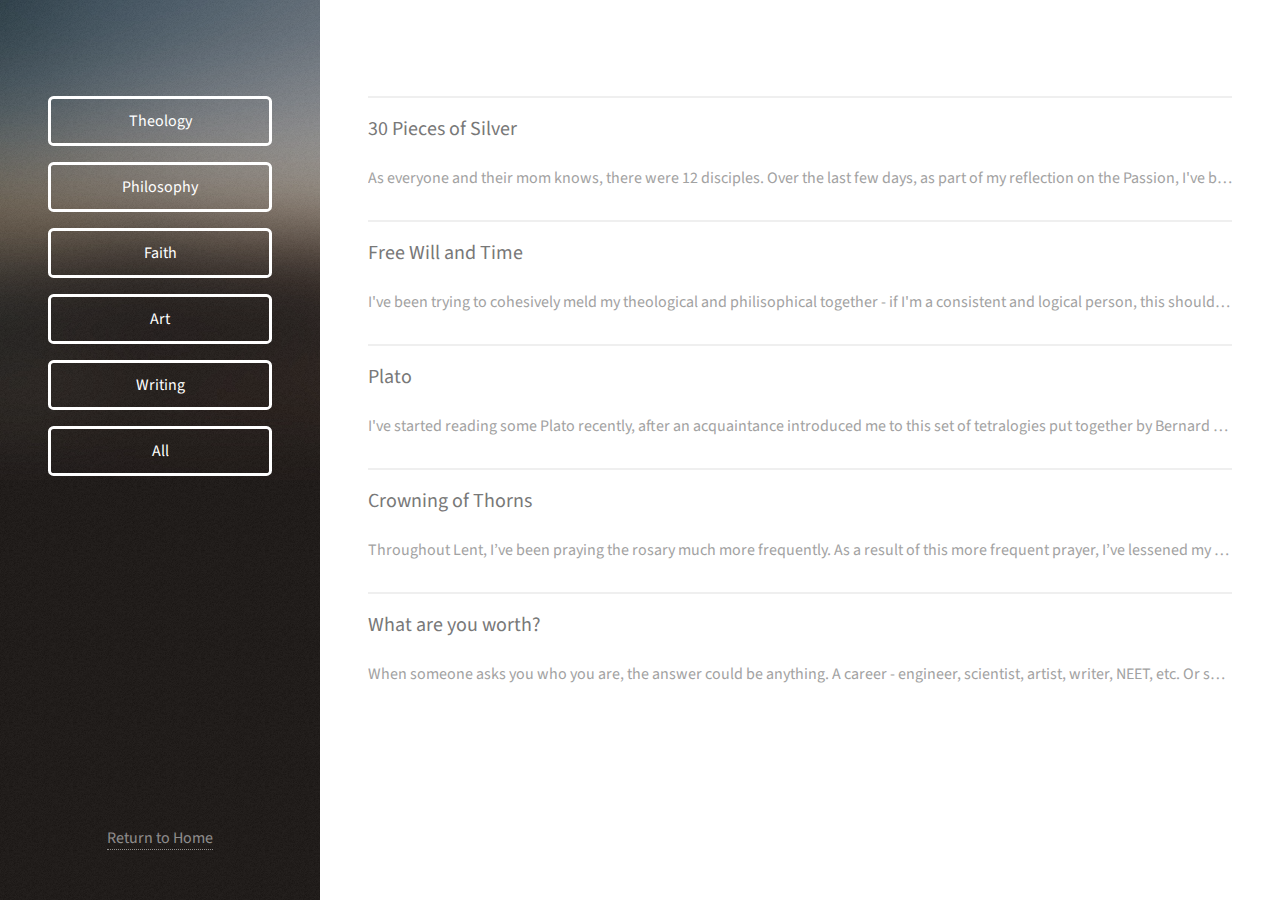
==== commit 44ea289c: "Switch template" ====
--- a/index.html
+++ b/index.html
@@ -1,62 +1,30 @@
 <!DOCTYPE HTML>
 <html>
 	<head>
-		<title>Luke Tsai</title>
+		<title>Blog</title>
 		<meta charset="utf-8" />
 		<meta name="viewport" content="width=device-width, initial-scale=1, user-scalable=no" />
-		<link rel="stylesheet" href="/assets/css/main.css" />
-		<link rel="shortcut icon" href="/favicon.ico">
-
-		<noscript><link rel="stylesheet" href="/assets/css/noscript.css" /></noscript>
+		<link rel="stylesheet" href="assets/css/main.css" />
 	</head>
 	<body class="is-preload">
 
-		<!-- Wrapper -->
-			<div id="wrapper">
+		<!-- Header -->
+			<header id="header">
+				<div class="inner">
+							<ul class="actions fit">
+								<li><a href="index.html#theology" class="button blogtopic">Theology</a></li>
+								<li><a href="index.html#philosophy" class="button blogtopic">Philosophy</a></li>
+								<li><a href="index.html#faith" class="button blogtopic">Faith</a></li>
+								<li><a href="index.html#art" class="button blogtopic">Art</a></li>
+								<li><a href="index.html#writing" class="button blogtopic">Writing</a></li>
+								<li><a href="index.html" class="button blogtopic">All</a></li>
+							</ul>
+				</div>
+			</header>
 
-				<!-- Header -->
-					<header id="header" class="fixed">
-						<!-- Tags -->
-						<div style="text-align:center;flex-wrap: wrap;">
-							<ul class="actions" style="text-align:center;justify-content: center;flex-wrap: wrap; margin-bottom: 1rem">
-								<li><a href="#theology" class="button primary blogtopic">Theology</a></li>
-								<li><a href="#philosophy" class="button primary blogtopic">Philosophy</a></li>
-								<li><a href="#faith" class="button primary blogtopic">Faith</a></li>
-								<li><a href="#art" class="button primary blogtopic">Art</a></li>
-								<li><a href="#writing" class="button primary blogtopic">Writing</a></li>
-								<li><a href="#" class="button primary blogtopic">All</a></li>
-							</ul>
-						</div>
-					</header>
-
-				<!-- Main -->
-					<div id="main">
-						<article id="betrayal" >
-							<h3>30 Pieces of Silver</h3>
-							As everyone and their mom knows, there were 12 disciples. Over the last few days, as part of my reflection on the Passion, I've been thinking about 2 of them in particular. </p> <p class="bottom"> In Christian culture, Judas Iscariot is often vilified - don't get me wrong, this isn't a defense of Judas! I think many people would say he deserves it. After all, he betrayed our Lord. But what if we switch it up and put ourselves in Judas' shoes. How much does it take for you to betray our Lord?</p><p class="bottom">Let me place a few claims here next to each other. This may make where I'm going with this obvious.</p><p class="bottom">1. Judas is terrible because he betrayed our Lord. He crucified our Lord for 30 pieces of silver.</p><p class="bottom">2. Every time we commit mortal sin, we crucify the Lord again. (See note at bottom.)</p><p class="bottom">Say a friend comes to you and says, "Hey, I got free tickets to whatever concert this weekend." The caveat is that you have to miss Sunday Mass to go. Do you go? What if there was a free car but you had to go pick it up? How much is your 30 pieces of silver?</p><p class="bottom">In fact, if we take it away from the direct monetary sense, it gets even more sad. Many young folks are in a persistent state of mortal sin due to sexual immorality. Is the few minutes of pleasure your 30 pieces of silver?</p><p class="bottom">The tough reality is that we betray the Lord all the time. What makes us different?</p><p class="bottom">This led me to my reflection on another disciple, and perhaps this is a more happy reflection. Peter. The specific moment I want to bring your attention to is Luke 22. The specific sections being Peter's denial of Jesus. I'll copy the relevant parts here:</p><blockquote><p>"Simon, Simon, behold, Satan demanded to have you, that he might sift you like wheat, but I have prayed for you that your faith may not fail; and when you have turned again, strengthen your brethren." And he said to him, "Lord, I am ready to go with you to prison and to death." He said, "I tell you, Peter, the cock will not crow this day, until you three times deny that you know me." (Luke 22:31-34)</p></blockquote><p class="bottom">Later on, it continues:</p><blockquote><p>Then they seized him and led him away, bringing him into the high priest’s house. Peter followed at a distance; and when they had kindled a fire in the middle of the courtyard and sat down together, Peter sat among them. Then a maid, seeing him as he sat in the light and gazing at him, said, "This man also was with him." But he denied it, saying, "Woman, I do not know him.” And a little later some one else saw him and said, “You also are one of them." But Peter said, "Man, I am not.” And after an interval of about an hour still another insisted, saying, "Certainly this man also was with him; for he is a Galilean." But Peter said, "Man, I do not know what you are saying." And immediately, while he was still speaking, the cock crowed. And the Lord turned and looked at Peter. And Peter remembered the word of the Lord, how he had said to him, "Before the cock crows today, you will deny me three times." And he went out and wept bitterly. (Luke 22:54-62)</p></blockquote><p class="bottom">I think I am the same way. When I'm at adoration in a moment of prayer, my resolve is amazing. My act of contrition ends with "...I firmly resolve with the help of thy grace to confess my sins, to do penance, and to sin no more." To sin no more. And I mean that 100%. Yet how many times have I ended up back in the confessional?</p><p class="bottom">I also find Jesus' prayer very interesting. I'll quote it again. "I have prayed for you that your faith may not fail; and when you have turned again, strengthen your brethren." What a line. I think this may be the prayer that keeps Peter from ending with a Judas-like ending.</p><p class="bottom">The moment after he commits the sin of apostasy the third time, the Lord makes eye contact with Peter. And at that moment, he remembered the Lord's words to him. He remembers how the Lord looked at him that moment earlier in the evening, when Jesus already knew of his upcoming betrayal. And he remembered his role - to turn again and to strengthen his brethren.</p><p class="bottom">Is this not our role as well? To turn again and strengthen our brethren? And this is what the difference is. Not specifically the act itself, but the way we respond afterwards. Both Judas and Peter regret their actions. Both feel sorrow. But one quits, while the other turns around and strengthens his brethren. Let us do the same.</p><p class="bottom">Note, in case you had a beef with point 2, above. Catechism of the Catholic Church, Paragraph 598 says (emphasis mine):</p><blockquote><p class="bottom">In her Magisterial teaching of the faith and in the witness of her saints, the Church has never forgotten that "sinners were the authors and the ministers of all the sufferings that the divine Redeemer endured." Taking into account the fact that our sins affect Christ himself, the Church does not hesitate to impute to Christians the gravest responsibility for the torments inflicted upon Jesus, a responsibility with which they have all too often burdened the Jews alone:</p><p class="bottom">We must regard as guilty all those who continue to relapse into their sins. Since our sins made the Lord Christ suffer the torment of the cross, <b>those who plunge themselves into disorders and crimes crucify the Son of God anew in their hearts</b> (for he is in them) and hold him up to contempt. And it can be seen that our crime in this case is greater in us than in the Jews. As for them, according to the witness of the Apostle, "None of the rulers of this age understood this; for if they had, they would not have crucified the Lord of glory." We, however, profess to know him. And when we deny him by our deeds, we in some way seem to lay violent hands on him.</p><p>Nor did demons crucify him; <b>it is you who have crucified him and crucify him still, when you delight in your vices and sins.</b></p></blockquote>
-						</article>
-						<article id="molinism" >
-							<h3>Free Will and Time</h3>
-							I've been trying to cohesively meld my theological and philisophical together - if I'm a consistent and logical person, this should not be difficult. We'll see how it goes. This is part one. </p> <h4>Time</h4> <p class="bottom"> There are a few popular theories of time, popularly stemming from John McTaggart's initial characterization. I've put together an overly simplified time theory explanation below. </p> <ul> 	<li>A-theory - Presentism: I figure this is what most people intuitively think. Now exists. The past and the future do not exist, only the present.</li> 	<li>A-theory - Growing Block Universe: Past and present exist, but the future doesn't.</li> 	<li>B-theory - Eternalism: Flow of time is an illusion. All moments in time exist equally.</li> 	<li>A-theory - Four-dimensionalism: Time is the fourth dimension.</li> </ul> <p class="bottom"> This might seem like all irrelevant thinking, and maybe it is. But consider the impacts of following one of these theories. </p> <p class="bottom">With the A theories, time travel has theoretical limitations. How could someone visit a time that doesn't exist? With presentism, both past and future are inaccessible. With a growing block universe, we'd be able to time travel to the past, but not the the future. (Unless we're somehow not at the front edge of the growing block? Woah... Let's not think about that yet...) </p> <p class="bottom">With the B theories, time travel could work. I find this set of theories much more intriguing. </p> <h4>Free Will</h4> <p class="bottom"> Here, there are 2 theological views that I find relevant for this section. There are other theories, but I don't find them compelling enough to be worth discussing as I find it necessary to maintain that there is a solution to the paradox of free will. That is, how can the concept of the elect not contradict the concept of free will? I'll summarize them below. </p> <h5>Efficacious grace</h5> <p class="bottom"> As St. Augustine puts it, God chooses certain people for salvation, and grants them the gift of efficacious grace, such that it's impossible for them to fall away from their faith. Each person has the liberty to act as they wish, and inevitably falls short, unless God intercedes with efficacious grace. In short, some people are predestined for heaven. </p> <p class="bottom"> Calvinists take this a step further, saying that those who are not predestined for heaven are predestined for hell. Dominicans would reject this claim, nuancing that those who go to hell do so by their own choices, not because of predestination. </p> <h5>Molinism</h5> <p class="bottom"> Molinism takes an opposite approach, positing this thing called middle knowledge. For context, natural knowlege is known by God by His nature, before creation. This includes all necessary truths, such as tautoligies and mathmatical certainties. For example, all bachelors are unmarried. Or 1+1=2. On the other hand, free knowledge is that which is post-creation. This includes all contingent truths. For example, the sky is blue. Middle knowledge sits between these - the knowledge is pre-creation, but still contingent. This basically is a complex if statement. For example, if John was offered ice cream, he would say yes. This statement does not depend on creation since as an if statement, it would be true whether or not John existed. However, it's truth does still depend on John wanting ice cream. If John existed and did not like ice cream we'd be in trouble. </p> <p class="bottom"> Now given that God has middle knowledge and knows what we would do in each situation, God could set up the final ending while still preserving free will. Preventing John from eating ice cream would no longer be a matter of providing enough grace to resist it, but of a flat tire on the ice cream truck that morning. As a result, God can choose who receives salvation, but every choice along the way was done with free will. </p> <h5>Arminianism</h5> <p class="bottom"> This is a common third theory that needs to be mentioned. Arminians believe that grace is resistable, and so election is conditional. In my view, a conditional election is equivalent to rejecting election, and so I find it impossible to square. </p> <h4>Melding Theories</h4> <p class="bottom"> While efficacious grace could certainly work with any of these, the pairing I find most interesting and compelling is that of a B-theory universe combined with Molinism. </p> <p class="bottom"> The way I see these working together particularly well is something of a potential multiverse, if you will. If our universe is a B-theory universe, then there concievably could be a large set of possible parallel universes. God would then actualize the universe with His desired result. </p>
-						</article>
-						<article id="plato" >
-							<h3>Plato</h3>
-								I've started reading some Plato recently, after an acquaintance introduced me to	<a href="https://www.dialogues-de-platon.org/tetralog.htm" target="_blank">this set of tetralogies put together by Bernard Suzanne.</a> He's organized these tetralogies in a way that is supposed to build on itself and go through Plato's dialogues the way he imagines that Plato would have wanted. It's kind of like how they say that there's a certain order you should watch all the Star Wars movies, which isn't the normal order. This is a similar thing, but with Plato instead of space operas. Anyways, Suzanne structures Plato's dialogues into 7 sets of 4 dialogues with a repeating theme that builds up. </p> <p class="bottom">Ever since I've started the process of reading the dialogues, I've been thinking that Plato's works are a fantastic introduction to starting to think deeply. I think most people would benefit from reading him. It's a shame, I think, that such a staple of classical education was never required at any point growing up. I'm a big fan of the structure he uses - just a conversation between a few characters. Often times, I think philosophy tends to be a set of complex arguments that are very easy to lose track of. The dialogues do a great job of getting people to ask questions they've never asked before.</p><p class="bottom">However, despite being well-suited for beginners and easily accessible for anyone to read, I still think it might be too inaccessible. They are often too verbose, an unavoidable effect of translating conversations that are thousands of years old. Perhaps there's a need for a "translation" of Plato that uses simple language and throws out all the complex parts. I know, I know - Plato fans would be incensed at the suggestion, but I think there's some good in it. I think getting more people to question the world and think deeply can only be a good thing.</p>
-						</article>
-						<article id="thorns" >
-							<h3>Crowning of Thorns</h3>
-							Throughout Lent, I’ve been praying the rosary much more frequently. As a result of this more frequent prayer, I’ve lessened my focus on the sets of mysteries, and started to look at the mysteries for themselves. For example, instead of praying all five Sorrowful Mysteries in a rigid set, sometimes I'll pray the Crowning With Thorns five times in a row. Breaking this mold has helped me to look at each mystery from a perspective I hadn’t considered before. That being said, here are my thoughts on the Crowning with Thorns. </p> <h4>Literature</h4> <blockquote> 	<p>“Then the soldiers of the governor took Jesus into the praetorium, and they gathered the whole battalion before him. And they stripped him and put a scarlet robe upon him, and plaiting a crown of thorns they put it on his head, and put a reed in his right hand. And kneeling before him they mocked him, saying, “Hail, King of the Jews!” And they spat upon him, and took the reed and struck him on the head. And when they had mocked him, they stripped him of the robe, and put his own clothes on him, and led him away to crucify him.” (Matthew 27:27-31, RSV CE)</p> </blockquote> <blockquote> 	<p>“And the soldiers led him away inside the palace (that is, the praetorium); and they called together the whole battalion. And they clothed him in a purple cloak, and plaiting a crown of thorns they put it on him. And they began to salute him, “Hail, King of the Jews!” And they struck his head with a reed, and spat upon him, and they knelt down in homage to him. And when they had mocked him, they stripped him of the purple cloak, and put his own clothes on him. And they led him out to crucify him.” (Mark 15:16-20, RSV CE)</p> </blockquote> <blockquote> 	<p>“And the soldiers plaited a crown of thorns, and put it on his head, and arrayed him in a purple robe; they came up to him, saying, “Hail, King of the Jews!” and struck him with their hands.” (John 19:2-3, RSV CE)</p> </blockquote> <h4>Thoughts</h4> <p class="bottom">Bold opinion incoming. The Crowning of Thorns is one of the most underappreciated mysteries of the rosary. Of the passion in general, really. Feel free to disagree - I understand why you would.</p> <p class="bottom">From an initial gut reaction, the Scourging at the Pillar is without a doubt a more gruesome and sorrowful scene. The pain inflicted by a whip is something anyone can easily imagine, whereas the Crowning of Thorns was a more abstract event. That’s not to say that it wasn’t painful - I imagine a thorn being pushed into the head to be quite painful, but it's no whip!</p> <p class="bottom">I'd say that this thought process is a common one. For example, in the film The Passion of the Christ, director Mel Gibson spends 13 minutes showing each lash with explicit detail. We see the blood spraying across the square. We see the blood flying onto the face of the soldier. We see Mary’s face in this time of suffering, and we see her mopping up the bloody ground. It's a difficult scene to watch, full of raw emotion that hits us straight in the gut. On the other hand, the Crowning of Thorns scene takes only 40 seconds, and is easily missed. It's over before you really notice that it happened.</p> <p class="bottom">So, allow me to present an my take on the Crowning. If you have a dispute you’re really stuck with and can't get over, scroll down to the bottom, where I address disputes, and scroll back up. If it's not addressed, shoot me an email and I'll think about it.</p> <p class="bottom">Let’s start with the concept. Put yourself in the crowner’s shoes. You see a man who claims to be a king, and is facing the death sentence for it. You have several paths in front of you.</p> <p class="bottom">Scenario 1: You don't acknowledge that Jesus is King. If you were tasked with punishing a man who saw Himself as a king but was facing the death penalty for it, the proper reaction is pity. You pity a man who is deluded to the point of a death sentence.</p> <p class="bottom">Scenario 2: You acknowledge that He is King, and bow down before Him. Perhaps this is how we should see the women of Jerusalem.</p> <p class="bottom">Scenario 3: You acknowledge He is King, but you look away and squirm and avoid any interaction. Maybe you are afraid of the push back you may see by your associating with Him. Perhaps these are some of the people passing by. Perhaps this is Nicodemus or Joseph of Arimathea.</p> <p class="bottom">Scenario 4: You acknowledge He is King (or at least claims to be), and reject his Kingship. As an acknowledgement of his Kingship, you place a crown on his head. But it's a crown of thorns that you push in to torture him. Completely unnecessary, and propagated only by your will. Then you spit on him, mock him, and bow down before him. A man that you know is your king and your master. What a cruel way to act. This is what Jesus endures for us.</p> <p class="bottom">I’m not done yet. Now let's look at this from Jesus’ point of view.</p> <p class="bottom">With the scourging at the pillar, it's easier to forgive. Put yourself in Jesus’ shoes. You may not be happy about the situation, but  you can see from their point of view. One man is just trying to prevent a bloody rebellion. You even explicitly allow it, telling him your understanding as he looks to you for help. Another is a soldier just trying to do his job and follow orders, and not get fired for letting that rebellion get out of hand. From his point of view, if he scourges you well, you may not have to die.</p> <p class="bottom">On the other hand, the Crowning of Thorns is more a personal decision. It takes several levels of depravity. Let's continue from Jesus’ point of view. You know the crowner and his thoughts. It's 100% from his own free will and desire to punish and mock you. If we take scenario 4 from above, you know that he acknowledges you as King, yet strikes you and mocks you anyways. How tempting would it be to show a little bit of your power to remind him of who you are? But it's not just that. You are enduring all this for his sake. You are going through all this to forgive him of his sins, as he mocks you for it. And the entire time, you hold him in existence. You hold him in existence so that he can mock you as you die for his sake. As you die to forgive him of this moment.</p> <p class="bottom">Okay let's get back into our own heads now, that's enough imagining for today. But let me raise one more point. Are we not that guy in scenario 4? Do we not believe and profess and Jesus Christ is our king? Do we not echo St. Thomas’ words “My Lord and my God” every time we go to Mass? Yet do we not mock his Kingship by rejecting Him as Lord of our lives? We instead replace Him with another king - perhaps it's ourselves or pleasure or money. We know that we cannot serve both God and mammon. We bow down to Christ and proclaim Him King with our words, as we turn around and proclaim ourselves king with our actions. And do we not do this all of our own free will, with nobody forcing us to do so?</p> <p class="bottom">Perhaps I can try harder to be the women in Jerusalem.</p><p class="bottom">Dispute 1</p> <p class="bottom">You could argue that the crowner is really in scenario 1, but is just a crude and terrible person. Fine, I guess people like that exist. Read on then, and see note 3 when you get pointed to it.</p> <p class="bottom">Dispute 2</p> <p class="bottom">Sure, not a great excuse, the Nazis tried that one. But let’s be honest. There is some limited culpability. Who takes the primary blame? The soldier? Pilate? Me? It’s tough to place the blame squarely on a single person.</p> <p class="bottom">Dispute 3</p> <p class="bottom">Sure you may say that you really believe he is King, while the soldier doesn't. I argue that so does the soldier. But even if you reject the soldier’s belief, doesn’t that just make you worse?</p>
-						</article>
-						<article id="value" >
-							<h3>What are you worth?</h3>
-							When someone asks you who you are, the answer could be anything. A career - engineer, scientist, artist, writer, NEET, etc. Or some defining features - my laziness, my anger issues, my addictions. Or maybe it's something else entirely - my hairdo, or my signature water bottle, or the weird way I walk. </p> <p class="bottom"> Topic change - bet you didn't see that coming. As we all know, Christ died for our sins. And that He came and died specifically for your sins. Not just a generic "He died for everybody's sins and stuff," but He died specifically for your sins. For many others as well, but for you specifically. </p> <p class="bottom"> A thought came into my mind while thinking about this the other day. Does this not mean that the Lord thought of you as he carried His cross up Cavalry? As He was crucified and as he hung on the cross? In that moment, He thought of you and said "This is who I am doing this for. This is who I am suffering and dying for. I came into the world for this purpose." I know, that might be a lot of people to think about, but it's God doing the thinking here. I'm sure He could do it. </p> <p class="bottom"> No offense, but what makes you worth it? Really, don't take that offensively because as Jesus can tell you, you were worth it. You are worth it. This is sounding like some emotional pep talk - say that in front of the mirror 3 times every morning. Just kidding, let's get back on topic. The reality is that He did die for you. </p> <p class="bottom"> In my case, this was really hard to conceive of. Did Jesus die for me, who struggles with getting out of bed, going to a job I don't like? Who somehow always ends up sinning (am I not trying hard enough?)? Who writes some stupid posts that nobody reads? </p> <p class="bottom"> No. He died for a different side of me. And I bet you that if you try to look at yourself from God's point of view, you'll see a different you than that hipster scientist with anger management issues. And I'll wager that that's a better you. A more relevant you. The only you that matters. </p> <p class="bottom"> So maybe take some time to imagine that this Good Friday as you meditate on His 7 last words. Let's try to see ourselves the way God sees us. Maybe then we can get some perspective on how to live our lives and how to better glorify God. </p>
-						</article>
-					</div>
-
-
-				<!-- Footer -->
-					<div id="footer">
-						<a href="#betrayal" class="faith blogpost">
+		<!-- Main -->
+			<div id="main">
+						<a href="betrayal.html" class="faith blogpost">
 							<section>
 							<hr class="tight"/>
 							<h3>30 Pieces of Silver</h3>
@@ -64,7 +32,7 @@
 							<br>
 							</section>
 						</a>
-						<a href="#molinism" class="theology philosophy blogpost">
+						<a href="molinism.html" class="theology philosophy blogpost">
 							<section>
 							<hr class="tight"/>
 							<h3>Free Will and Time</h3>
@@ -72,7 +40,7 @@
 							<br>
 							</section>
 						</a>
-						<a href="#plato" class="philosophy blogpost">
+						<a href="plato.html" class="philosophy blogpost">
 							<section>
 							<hr class="tight"/>
 							<h3>Plato</h3>
@@ -80,7 +48,7 @@
 							<br>
 							</section>
 						</a>
-						<a href="#thorns" class="faith blogpost">
+						<a href="thorns.html" class="faith blogpost">
 							<section>
 							<hr class="tight"/>
 							<h3>Crowning of Thorns</h3>
@@ -88,25 +56,29 @@
 							<br>
 							</section>
 						</a>
-						<a href="#value" class="faith blogpost">
+						<a href="value.html" class="faith blogpost">
 							<section>
 							<hr class="tight"/>
 							<h3>What are you worth?</h3>
 							<p class="single">When someone asks you who you are, the answer could be anything. A career - engineer, scientist, artist, writer, NEET, etc. Or some defining features - my laziness, my anger issues, my addictions. Or maybe it's something else entirely - my hairdo, or my signature water bottle, or the weird way I walk.</p>
 							<br>
 							</section>
-						</a>
-					</div>
-			</div>
-		<!-- BG -->
-			<div id="bg"></div>
+						</a>			</div>
+
+		<!-- Footer -->
+			<footer id="footer">
+				<div class="inner" style="text-align:center;">
+					<a href="https://www.luke-tsai.com">Return to Home</a>
+				</div>
+			</footer>
 
 		<!-- Scripts -->
-			<script src="/assets/js/jquery.min.js"></script>
-			<script src="/assets/js/browser.min.js"></script>
-			<script src="/assets/js/breakpoints.min.js"></script>
-			<script src="/assets/js/util.js"></script>
-			<script src="/assets/js/blog.js"></script>
+			<script src="assets/js/jquery.min.js"></script>
+			<script src="assets/js/jquery.poptrox.min.js"></script>
+			<script src="assets/js/browser.min.js"></script>
+			<script src="assets/js/breakpoints.min.js"></script>
+			<script src="assets/js/util.js"></script>
+			<script src="assets/js/main.js"></script>
 
 	</body>
 </html>--- a/assets/css/main.css
+++ b/assets/css/main.css
@@ -1,5 +1,11 @@
-@import url("fontawesome-all.css");
-@import url("https://fonts.googleapis.com/css?family=Source+Sans+Pro:300italic,600italic,300,600");
+@import url("fontawesome-all.min.css");
+@import url("https://fonts.googleapis.com/css?family=Source+Sans+Pro:400,400italic");
+
+/*
+	Strata by HTML5 UP
+	html5up.net | @ajlkn
+	Free for personal and commercial use under the CCA 3.0 license (html5up.net/license)
+*/
 
 html, body, div, span, applet, object,
 iframe, h1, h2, h3, h4, h5, h6, p, blockquote,
@@ -25,6 +31,7 @@
 
 body {
 	line-height: 1;
+	overflow-y:scroll;
 }
 
 ol, ul {
@@ -68,18 +75,6 @@
 
 /* Basic */
 
-	@-ms-viewport {
-		width: device-width;
-	}
-
-	@media screen and (max-width: 480px) {
-
-		html, body {
-			min-width: 320px;
-		}
-
-	}
-
 	html {
 		box-sizing: border-box;
 	}
@@ -89,16 +84,9 @@
 	}
 
 	body {
-		background: #1b1f22;
-        overflow-y: scroll;
-        scrollbar-width: none; /* Firefox */
-        -ms-overflow-style: none;  /* Internet Explorer 10+ */
-	}
-
-        body::-webkit-scrollbar { /* WebKit */
-            width: 0;
-            height: 0;
-        }
+		background: #fff;
+	}
+
 		body.is-preload *, body.is-preload *:before, body.is-preload *:after {
 			-moz-animation: none !important;
 			-webkit-animation: none !important;
@@ -110,162 +98,37 @@
 			transition: none !important;
 		}
 
-/* The switch - the box around the slider */
-.switch {
-  -moz-appearance: none;
-		-webkit-appearance: none;
-		-ms-appearance: none;
-		appearance: none;
-		-moz-transition: background-color 0.2s ease-in-out, color 0.2s ease-in-out;
-		-webkit-transition: background-color 0.2s ease-in-out, color 0.2s ease-in-out;
-		-ms-transition: background-color 0.2s ease-in-out, color 0.2s ease-in-out;
-		transition: background-color 0.2s ease-in-out, color 0.2s ease-in-out;
-		background-color: transparent;
-		border-radius: 8px;
-		border: 0;
-		box-shadow: inset 0 0 0 1px #ffffff;
-		color: #ffffff !important;
-		cursor: pointer;
-		display: inline-block;
-		font-size: 0.8em;
-		font-weight: 300;
-		height: 2.75rem;
-        width: 16rem;
-		letter-spacing: 0.2rem;
-		line-height: 2.75rem;
-		outline: 0;
-		text-align: center;
+	body, input, select, textarea {
+		color: #a2a2a2;
+		font-family: "Source Sans Pro", Helvetica, sans-serif;
+		font-size: 16pt;
+		font-weight: 400;
+		line-height: 1.75em;
+	}
+
+	a {
+		-moz-transition: color 0.2s ease-in-out, border-color 0.2s ease-in-out;
+		-webkit-transition: color 0.2s ease-in-out, border-color 0.2s ease-in-out;
+		-ms-transition: color 0.2s ease-in-out, border-color 0.2s ease-in-out;
+		transition: color 0.2s ease-in-out, border-color 0.2s ease-in-out;
+		border-bottom: dotted 1px;
+		color: inherit;
 		text-decoration: none;
-		text-transform: uppercase;
-		white-space: nowrap;
-}
-
-/* Hide default HTML checkbox */
-.switch input {
-  opacity: 0;
-  width: 0;
-  height: 0;
-}
-
-/* The slider */
-.slider {
-  position: absolute;
-  cursor: pointer;
-  top: 0;
-  left: 0;
-  right: 0;
-  bottom: 0;
-  -webkit-transition: .4s;
-  transition: .4s;
-  border-radius: 8px;
-  z-index:5;
-    text-align: center;
-}
-
-.slider:before {
-    position: absolute;
-    content: "";
-	height: 2.75rem;
-    width: 8rem;
-    left: 0px;
-    bottom: 0px;
-    background-color: rgba(255, 255, 255, 0.075);
-    -webkit-transition: .4s;
-    transition: .4s;
-    border-radius: 8px;
-
-}
-
-input:hover + .slider {
-  background-color: rgba(255, 255, 255, 0.075);
-}
-
-input:checked + .slider:before {
-  -webkit-transform: translateX(8rem);
-  -ms-transform: translateX(8rem);
-  transform: translateX(8rem);
-}
-
-/* Accordion */
-
-.accordion section > .accordion_content {
-    max-height: 0;
-    overflow: hidden;
-    transition: max-height 0.75s;
-}
-
-.accordion section:hover > .accordion_content {
-    max-height: 20em;
-}
-
-.accordion section:hover > .caret {
-    -webkit-transform: rotate(180deg);
-    -moz-transform:    rotate(180deg);
-    -ms-transform:     rotate(180deg);
-    -o-transform:      rotate(180deg);
-    transform:         rotate(180deg);
-}
-
-/*blogpost*/
-.blogpost section:hover {
-	background-color: rgba(255, 255, 255, 0.075);
-}
-
-/* Type */
-
-	html {
-		font-size: 16pt;
-	}
-
-		@media screen and (max-width: 1680px) {
-
-			html {
-				font-size: 12pt;
-			}
-
-		}
-
-		@media screen and (max-width: 736px) {
-
-			html {
-				font-size: 11pt;
-			}
-
-		}
-
-		@media screen and (max-width: 360px) {
-
-			html {
-				font-size: 10pt;
-			}
-
-		}
-
-	body, input, select, textarea {
-		color: #ffffff;
-		font-family: "Source Sans Pro", sans-serif;
-		font-weight: 300;
-		font-size: 1rem;
-		line-height: 1.65;
-	}
-
-	a {
-		-moz-transition: color 0.2s ease-in-out, background-color 0.2s ease-in-out, border-bottom-color 0.2s ease-in-out;
-		-webkit-transition: color 0.2s ease-in-out, background-color 0.2s ease-in-out, border-bottom-color 0.2s ease-in-out;
-		-ms-transition: color 0.2s ease-in-out, background-color 0.2s ease-in-out, border-bottom-color 0.2s ease-in-out;
-		transition: color 0.2s ease-in-out, background-color 0.2s ease-in-out, border-bottom-color 0.2s ease-in-out;
-		border-bottom: dotted 1px rgba(255, 255, 255, 0.5);
-		text-decoration: none;
-		color: inherit;
 	}
 
 		a:hover {
 			border-bottom-color: transparent;
-		}
+			text-decoration: none;
+		}
+
+	
+	.blogpost section:hover {
+		background-color: #efefef;
+	}
 
 	strong, b {
-		color: #ffffff;
-		font-weight: 600;
+		color: #787878;
+		font-weight: 400;
 	}
 
 	em, i {
@@ -273,36 +136,21 @@
 	}
 
 	p {
-		margin: 0 0 rem 0;
-	}
-	    p.bottom {
-		    margin-bottom:2rem;
-	    }
-	    p.location {
-		    display:inline-block;
-	        float:right;
-	    }
-	    p.single {
-  			white-space: nowrap;
-  			overflow: hidden;
-  			text-overflow: ellipsis;
-	    }
-
-	    p.head {
-		    display:inline-block;
-  			text-transform: uppercase;
-  			letter-spacing: 0.2rem;
-  			font-size: 0.8rem;
-  			line-height: 2;
-	    }
+		margin: 0 0 2em 0;
+	}
+
+	p.single {
+		margin: 0;
+  		white-space: nowrap;
+  		overflow: hidden;
+  		text-overflow: ellipsis;
+	}
 
 	h1, h2, h3, h4, h5, h6 {
-		color: #ffffff;
-		font-weight: 600;
-		line-height: 1.5;
-		margin: 0 0 1rem 0;
-		text-transform: uppercase;
-		letter-spacing: 0.2rem;
+		color: #787878;
+		font-weight: 400;
+		line-height: 1em;
+		margin: 0 0 1em 0;
 	}
 
 		h1 a, h2 a, h3 a, h4 a, h5 a, h6 a {
@@ -310,123 +158,88 @@
 			text-decoration: none;
 		}
 
-		h1.minor, h2.minor, h3.minor, h4.minor, h5.minor, h6.minor {
-		    margin: 0 0 0 0;
-		    text-align:left;
-		    display:inline-block;
-		}
-
-		h1.major, h2.major, h3.major, h4.major, h5.major, h6.major {
-			border-bottom: solid 1px #ffffff;
-			width: -moz-max-content;
-			width: -webkit-max-content;
-			width: -ms-max-content;
-			width: max-content;
-			padding-bottom: 0.5rem;
-			margin: 0 0 2rem 0;
-		}
-
 	h1 {
-		font-size: 2.25rem;
-		line-height: 1.3;
-		letter-spacing: 0.5rem;
+		font-size: 2em;
+		line-height: 1.5em;
 	}
 
 	h2 {
-		font-size: 1.5rem;
-		line-height: 1.4;
-		letter-spacing: 0.5rem;
+		font-size: 1.5em;
+		line-height: 1.5em;
 	}
 
 	h3 {
-		font-size: 1rem;
+		font-size: 1.25em;
+		line-height: 1.5em;
 	}
 
 	h4 {
-		margin: 1rem 0;
-		font-size: 0.8rem;
+		font-size: 1.1em;
+		line-height: 1.5em;
 	}
 
 	h5 {
-		font-size: 0.7rem;
+		font-size: 0.9em;
+		line-height: 1.5em;
 	}
 
 	h6 {
-		font-size: 0.6rem;
-	}
-
-	@media screen and (max-width: 736px) {
-
-		h1 {
-			font-size: 1.75rem;
-			line-height: 1.4;
-		}
-
-		h2 {
-			font-size: 1.25em;
-			line-height: 1.5;
-		}
-
+		font-size: 0.7em;
+		line-height: 1.5em;
 	}
 
 	sub {
-		font-size: 0.8rem;
+		font-size: 0.8em;
 		position: relative;
-		top: 0.5rem;
+		top: 0.5em;
 	}
 
 	sup {
-		font-size: 0.8rem;
+		font-size: 0.8em;
 		position: relative;
-		top: -0.5rem;
-	}
+		top: -0.5em;
+	}
+
+	hr {
+		border: 0;
+		border-bottom: solid 2px #efefef;
+		margin: 0 0 1em 0;
+	}
+
+		hr.major {
+			margin: 3em 0;
+		}
 
 	blockquote {
-		border-left: solid 4px #ffffff;
+		border-left: solid 6px #efefef;
 		font-style: italic;
-		margin: 0 0 2rem 0;
-		padding: 0.5rem 0 0.5rem 2rem;
+		margin: 0 0 2em 0;
+		padding: 0.5em 0 0.5em 1.5em;
 	}
 
 	code {
-		background: rgba(255, 255, 255, 0.075);
-		border-radius: 4px;
+		background: #f7f7f7;
+		border-radius: 0.35em;
+		border: solid 2px #efefef;
 		font-family: "Courier New", monospace;
-		font-size: 0.9rem;
-		margin: 0 0.25rem;
-		padding: 0.25rem 0.65rem;
+		font-size: 0.9em;
+		margin: 0 0.25em;
+		padding: 0.25em 0.65em;
 	}
 
 	pre {
 		-webkit-overflow-scrolling: touch;
 		font-family: "Courier New", monospace;
-		font-size: 0.9rem;
-		margin: 0 0 2rem 0;
+		font-size: 0.9em;
+		margin: 0 0 2em 0;
 	}
 
 		pre code {
 			display: block;
-			line-height: 1.75;
-			padding: 1rem 1.5rem;
+			line-height: 1.75em;
+			padding: 1em 1.5em;
 			overflow-x: auto;
 		}
-
-	hr {
-		border: 0;
-		border-bottom: solid 1px #ffffff;
-		margin: 1.5rem 0;
-	}
-
-	hr.tight {
-		border: 0;
-		border-bottom: solid 1px #ffffff;
-		margin: 0 0 1.5rem 0;
-	}
-	hr.tight2 {
-		border: 0;
-		border-bottom: solid 1px #ffffff;
-		margin: 1.5rem 0 0 0;
-	}
 
 	.align-left {
 		text-align: left;
@@ -440,111 +253,1589 @@
 		text-align: right;
 	}
 
+/* Container */
+
+	.container {
+		margin: 0 auto;
+		max-width: calc(100% - 4em);
+		width: 100%;
+	}
+
+		.container.xsmall {
+			width: 25%;
+		}
+
+		.container.small {
+			width: 50%;
+		}
+
+		.container.medium {
+			width: 75%;
+		}
+
+		.container.large {
+			width: 125%;
+		}
+
+		.container.xlarge {
+			width: 150%;
+		}
+
+		.container.max {
+			width: 100%;
+		}
+
+		@media screen and (max-width: 980px) {
+
+			.container {
+				width: 100% !important;
+				max-width: 100% !important;
+			}
+
+		}
+
+		@media screen and (max-width: 480px) {
+
+			.container {
+				max-width: calc(100% - 3em);
+			}
+
+		}
+
+/* Row */
+
+	.row {
+		display: flex;
+		flex-wrap: wrap;
+		box-sizing: border-box;
+		align-items: stretch;
+	}
+
+		.row > * {
+			box-sizing: border-box;
+		}
+
+		.row.gtr-uniform > * > :last-child {
+			margin-bottom: 0;
+		}
+
+		.row.aln-left {
+			justify-content: flex-start;
+		}
+
+		.row.aln-center {
+			justify-content: center;
+		}
+
+		.row.aln-right {
+			justify-content: flex-end;
+		}
+
+		.row.aln-top {
+			align-items: flex-start;
+		}
+
+		.row.aln-middle {
+			align-items: center;
+		}
+
+		.row.aln-bottom {
+			align-items: flex-end;
+		}
+
+		.row > .imp {
+			order: -1;
+		}
+
+		.row > .col-1 {
+			width: 8.33333%;
+		}
+
+		.row > .off-1 {
+			margin-left: 8.33333%;
+		}
+
+		.row > .col-2 {
+			width: 16.66667%;
+		}
+
+		.row > .off-2 {
+			margin-left: 16.66667%;
+		}
+
+		.row > .col-3 {
+			width: 25%;
+		}
+
+		.row > .off-3 {
+			margin-left: 25%;
+		}
+
+		.row > .col-4 {
+			width: 33.33333%;
+		}
+
+		.row > .off-4 {
+			margin-left: 33.33333%;
+		}
+
+		.row > .col-5 {
+			width: 41.66667%;
+		}
+
+		.row > .off-5 {
+			margin-left: 41.66667%;
+		}
+
+		.row > .col-6 {
+			width: 50%;
+		}
+
+		.row > .off-6 {
+			margin-left: 50%;
+		}
+
+		.row > .col-7 {
+			width: 58.33333%;
+		}
+
+		.row > .off-7 {
+			margin-left: 58.33333%;
+		}
+
+		.row > .col-8 {
+			width: 66.66667%;
+		}
+
+		.row > .off-8 {
+			margin-left: 66.66667%;
+		}
+
+		.row > .col-9 {
+			width: 75%;
+		}
+
+		.row > .off-9 {
+			margin-left: 75%;
+		}
+
+		.row > .col-10 {
+			width: 83.33333%;
+		}
+
+		.row > .off-10 {
+			margin-left: 83.33333%;
+		}
+
+		.row > .col-11 {
+			width: 91.66667%;
+		}
+
+		.row > .off-11 {
+			margin-left: 91.66667%;
+		}
+
+		.row > .col-12 {
+			width: 100%;
+		}
+
+		.row > .off-12 {
+			margin-left: 100%;
+		}
+
+		.row.gtr-0 {
+			margin-top: 0;
+			margin-left: 0em;
+		}
+
+			.row.gtr-0 > * {
+				padding: 0 0 0 0em;
+			}
+
+			.row.gtr-0.gtr-uniform {
+				margin-top: 0em;
+			}
+
+				.row.gtr-0.gtr-uniform > * {
+					padding-top: 0em;
+				}
+
+		.row.gtr-25 {
+			margin-top: 0;
+			margin-left: -0.625em;
+		}
+
+			.row.gtr-25 > * {
+				padding: 0 0 0 0.625em;
+			}
+
+			.row.gtr-25.gtr-uniform {
+				margin-top: -0.625em;
+			}
+
+				.row.gtr-25.gtr-uniform > * {
+					padding-top: 0.625em;
+				}
+
+		.row.gtr-50 {
+			margin-top: 0;
+			margin-left: -1.25em;
+		}
+
+			.row.gtr-50 > * {
+				padding: 0 0 0 1.25em;
+			}
+
+			.row.gtr-50.gtr-uniform {
+				margin-top: -1.25em;
+			}
+
+				.row.gtr-50.gtr-uniform > * {
+					padding-top: 1.25em;
+				}
+
+		.row {
+			margin-top: 0;
+			margin-left: -2.5em;
+		}
+
+			.row > * {
+				padding: 0 0 0 2.5em;
+			}
+
+			.row.gtr-uniform {
+				margin-top: -2.5em;
+			}
+
+				.row.gtr-uniform > * {
+					padding-top: 2.5em;
+				}
+
+		.row.gtr-150 {
+			margin-top: 0;
+			margin-left: -3.75em;
+		}
+
+			.row.gtr-150 > * {
+				padding: 0 0 0 3.75em;
+			}
+
+			.row.gtr-150.gtr-uniform {
+				margin-top: -3.75em;
+			}
+
+				.row.gtr-150.gtr-uniform > * {
+					padding-top: 3.75em;
+				}
+
+		.row.gtr-200 {
+			margin-top: 0;
+			margin-left: -5em;
+		}
+
+			.row.gtr-200 > * {
+				padding: 0 0 0 5em;
+			}
+
+			.row.gtr-200.gtr-uniform {
+				margin-top: -5em;
+			}
+
+				.row.gtr-200.gtr-uniform > * {
+					padding-top: 5em;
+				}
+
+		@media screen and (max-width: 1800px) {
+
+			.row {
+				display: flex;
+				flex-wrap: wrap;
+				box-sizing: border-box;
+				align-items: stretch;
+			}
+
+				.row > * {
+					box-sizing: border-box;
+				}
+
+				.row.gtr-uniform > * > :last-child {
+					margin-bottom: 0;
+				}
+
+				.row.aln-left {
+					justify-content: flex-start;
+				}
+
+				.row.aln-center {
+					justify-content: center;
+				}
+
+				.row.aln-right {
+					justify-content: flex-end;
+				}
+
+				.row.aln-top {
+					align-items: flex-start;
+				}
+
+				.row.aln-middle {
+					align-items: center;
+				}
+
+				.row.aln-bottom {
+					align-items: flex-end;
+				}
+
+				.row > .imp-xlarge {
+					order: -1;
+				}
+
+				.row > .col-1-xlarge {
+					width: 8.33333%;
+				}
+
+				.row > .off-1-xlarge {
+					margin-left: 8.33333%;
+				}
+
+				.row > .col-2-xlarge {
+					width: 16.66667%;
+				}
+
+				.row > .off-2-xlarge {
+					margin-left: 16.66667%;
+				}
+
+				.row > .col-3-xlarge {
+					width: 25%;
+				}
+
+				.row > .off-3-xlarge {
+					margin-left: 25%;
+				}
+
+				.row > .col-4-xlarge {
+					width: 33.33333%;
+				}
+
+				.row > .off-4-xlarge {
+					margin-left: 33.33333%;
+				}
+
+				.row > .col-5-xlarge {
+					width: 41.66667%;
+				}
+
+				.row > .off-5-xlarge {
+					margin-left: 41.66667%;
+				}
+
+				.row > .col-6-xlarge {
+					width: 50%;
+				}
+
+				.row > .off-6-xlarge {
+					margin-left: 50%;
+				}
+
+				.row > .col-7-xlarge {
+					width: 58.33333%;
+				}
+
+				.row > .off-7-xlarge {
+					margin-left: 58.33333%;
+				}
+
+				.row > .col-8-xlarge {
+					width: 66.66667%;
+				}
+
+				.row > .off-8-xlarge {
+					margin-left: 66.66667%;
+				}
+
+				.row > .col-9-xlarge {
+					width: 75%;
+				}
+
+				.row > .off-9-xlarge {
+					margin-left: 75%;
+				}
+
+				.row > .col-10-xlarge {
+					width: 83.33333%;
+				}
+
+				.row > .off-10-xlarge {
+					margin-left: 83.33333%;
+				}
+
+				.row > .col-11-xlarge {
+					width: 91.66667%;
+				}
+
+				.row > .off-11-xlarge {
+					margin-left: 91.66667%;
+				}
+
+				.row > .col-12-xlarge {
+					width: 100%;
+				}
+
+				.row > .off-12-xlarge {
+					margin-left: 100%;
+				}
+
+				.row.gtr-0 {
+					margin-top: 0;
+					margin-left: 0em;
+				}
+
+					.row.gtr-0 > * {
+						padding: 0 0 0 0em;
+					}
+
+					.row.gtr-0.gtr-uniform {
+						margin-top: 0em;
+					}
+
+						.row.gtr-0.gtr-uniform > * {
+							padding-top: 0em;
+						}
+
+				.row.gtr-25 {
+					margin-top: 0;
+					margin-left: -0.625em;
+				}
+
+					.row.gtr-25 > * {
+						padding: 0 0 0 0.625em;
+					}
+
+					.row.gtr-25.gtr-uniform {
+						margin-top: -0.625em;
+					}
+
+						.row.gtr-25.gtr-uniform > * {
+							padding-top: 0.625em;
+						}
+
+				.row.gtr-50 {
+					margin-top: 0;
+					margin-left: -1.25em;
+				}
+
+					.row.gtr-50 > * {
+						padding: 0 0 0 1.25em;
+					}
+
+					.row.gtr-50.gtr-uniform {
+						margin-top: -1.25em;
+					}
+
+						.row.gtr-50.gtr-uniform > * {
+							padding-top: 1.25em;
+						}
+
+				.row {
+					margin-top: 0;
+					margin-left: -2.5em;
+				}
+
+					.row > * {
+						padding: 0 0 0 2.5em;
+					}
+
+					.row.gtr-uniform {
+						margin-top: -2.5em;
+					}
+
+						.row.gtr-uniform > * {
+							padding-top: 2.5em;
+						}
+
+				.row.gtr-150 {
+					margin-top: 0;
+					margin-left: -3.75em;
+				}
+
+					.row.gtr-150 > * {
+						padding: 0 0 0 3.75em;
+					}
+
+					.row.gtr-150.gtr-uniform {
+						margin-top: -3.75em;
+					}
+
+						.row.gtr-150.gtr-uniform > * {
+							padding-top: 3.75em;
+						}
+
+				.row.gtr-200 {
+					margin-top: 0;
+					margin-left: -5em;
+				}
+
+					.row.gtr-200 > * {
+						padding: 0 0 0 5em;
+					}
+
+					.row.gtr-200.gtr-uniform {
+						margin-top: -5em;
+					}
+
+						.row.gtr-200.gtr-uniform > * {
+							padding-top: 5em;
+						}
+
+		}
+
+		@media screen and (max-width: 1280px) {
+
+			.row {
+				display: flex;
+				flex-wrap: wrap;
+				box-sizing: border-box;
+				align-items: stretch;
+			}
+
+				.row > * {
+					box-sizing: border-box;
+				}
+
+				.row.gtr-uniform > * > :last-child {
+					margin-bottom: 0;
+				}
+
+				.row.aln-left {
+					justify-content: flex-start;
+				}
+
+				.row.aln-center {
+					justify-content: center;
+				}
+
+				.row.aln-right {
+					justify-content: flex-end;
+				}
+
+				.row.aln-top {
+					align-items: flex-start;
+				}
+
+				.row.aln-middle {
+					align-items: center;
+				}
+
+				.row.aln-bottom {
+					align-items: flex-end;
+				}
+
+				.row > .imp-large {
+					order: -1;
+				}
+
+				.row > .col-1-large {
+					width: 8.33333%;
+				}
+
+				.row > .off-1-large {
+					margin-left: 8.33333%;
+				}
+
+				.row > .col-2-large {
+					width: 16.66667%;
+				}
+
+				.row > .off-2-large {
+					margin-left: 16.66667%;
+				}
+
+				.row > .col-3-large {
+					width: 25%;
+				}
+
+				.row > .off-3-large {
+					margin-left: 25%;
+				}
+
+				.row > .col-4-large {
+					width: 33.33333%;
+				}
+
+				.row > .off-4-large {
+					margin-left: 33.33333%;
+				}
+
+				.row > .col-5-large {
+					width: 41.66667%;
+				}
+
+				.row > .off-5-large {
+					margin-left: 41.66667%;
+				}
+
+				.row > .col-6-large {
+					width: 50%;
+				}
+
+				.row > .off-6-large {
+					margin-left: 50%;
+				}
+
+				.row > .col-7-large {
+					width: 58.33333%;
+				}
+
+				.row > .off-7-large {
+					margin-left: 58.33333%;
+				}
+
+				.row > .col-8-large {
+					width: 66.66667%;
+				}
+
+				.row > .off-8-large {
+					margin-left: 66.66667%;
+				}
+
+				.row > .col-9-large {
+					width: 75%;
+				}
+
+				.row > .off-9-large {
+					margin-left: 75%;
+				}
+
+				.row > .col-10-large {
+					width: 83.33333%;
+				}
+
+				.row > .off-10-large {
+					margin-left: 83.33333%;
+				}
+
+				.row > .col-11-large {
+					width: 91.66667%;
+				}
+
+				.row > .off-11-large {
+					margin-left: 91.66667%;
+				}
+
+				.row > .col-12-large {
+					width: 100%;
+				}
+
+				.row > .off-12-large {
+					margin-left: 100%;
+				}
+
+				.row.gtr-0 {
+					margin-top: 0;
+					margin-left: 0em;
+				}
+
+					.row.gtr-0 > * {
+						padding: 0 0 0 0em;
+					}
+
+					.row.gtr-0.gtr-uniform {
+						margin-top: 0em;
+					}
+
+						.row.gtr-0.gtr-uniform > * {
+							padding-top: 0em;
+						}
+
+				.row.gtr-25 {
+					margin-top: 0;
+					margin-left: -0.5em;
+				}
+
+					.row.gtr-25 > * {
+						padding: 0 0 0 0.5em;
+					}
+
+					.row.gtr-25.gtr-uniform {
+						margin-top: -0.5em;
+					}
+
+						.row.gtr-25.gtr-uniform > * {
+							padding-top: 0.5em;
+						}
+
+				.row.gtr-50 {
+					margin-top: 0;
+					margin-left: -1em;
+				}
+
+					.row.gtr-50 > * {
+						padding: 0 0 0 1em;
+					}
+
+					.row.gtr-50.gtr-uniform {
+						margin-top: -1em;
+					}
+
+						.row.gtr-50.gtr-uniform > * {
+							padding-top: 1em;
+						}
+
+				.row {
+					margin-top: 0;
+					margin-left: -2em;
+				}
+
+					.row > * {
+						padding: 0 0 0 2em;
+					}
+
+					.row.gtr-uniform {
+						margin-top: -2em;
+					}
+
+						.row.gtr-uniform > * {
+							padding-top: 2em;
+						}
+
+				.row.gtr-150 {
+					margin-top: 0;
+					margin-left: -3em;
+				}
+
+					.row.gtr-150 > * {
+						padding: 0 0 0 3em;
+					}
+
+					.row.gtr-150.gtr-uniform {
+						margin-top: -3em;
+					}
+
+						.row.gtr-150.gtr-uniform > * {
+							padding-top: 3em;
+						}
+
+				.row.gtr-200 {
+					margin-top: 0;
+					margin-left: -4em;
+				}
+
+					.row.gtr-200 > * {
+						padding: 0 0 0 4em;
+					}
+
+					.row.gtr-200.gtr-uniform {
+						margin-top: -4em;
+					}
+
+						.row.gtr-200.gtr-uniform > * {
+							padding-top: 4em;
+						}
+
+		}
+
+		@media screen and (max-width: 980px) {
+
+			.row {
+				display: flex;
+				flex-wrap: wrap;
+				box-sizing: border-box;
+				align-items: stretch;
+			}
+
+				.row > * {
+					box-sizing: border-box;
+				}
+
+				.row.gtr-uniform > * > :last-child {
+					margin-bottom: 0;
+				}
+
+				.row.aln-left {
+					justify-content: flex-start;
+				}
+
+				.row.aln-center {
+					justify-content: center;
+				}
+
+				.row.aln-right {
+					justify-content: flex-end;
+				}
+
+				.row.aln-top {
+					align-items: flex-start;
+				}
+
+				.row.aln-middle {
+					align-items: center;
+				}
+
+				.row.aln-bottom {
+					align-items: flex-end;
+				}
+
+				.row > .imp-medium {
+					order: -1;
+				}
+
+				.row > .col-1-medium {
+					width: 8.33333%;
+				}
+
+				.row > .off-1-medium {
+					margin-left: 8.33333%;
+				}
+
+				.row > .col-2-medium {
+					width: 16.66667%;
+				}
+
+				.row > .off-2-medium {
+					margin-left: 16.66667%;
+				}
+
+				.row > .col-3-medium {
+					width: 25%;
+				}
+
+				.row > .off-3-medium {
+					margin-left: 25%;
+				}
+
+				.row > .col-4-medium {
+					width: 33.33333%;
+				}
+
+				.row > .off-4-medium {
+					margin-left: 33.33333%;
+				}
+
+				.row > .col-5-medium {
+					width: 41.66667%;
+				}
+
+				.row > .off-5-medium {
+					margin-left: 41.66667%;
+				}
+
+				.row > .col-6-medium {
+					width: 50%;
+				}
+
+				.row > .off-6-medium {
+					margin-left: 50%;
+				}
+
+				.row > .col-7-medium {
+					width: 58.33333%;
+				}
+
+				.row > .off-7-medium {
+					margin-left: 58.33333%;
+				}
+
+				.row > .col-8-medium {
+					width: 66.66667%;
+				}
+
+				.row > .off-8-medium {
+					margin-left: 66.66667%;
+				}
+
+				.row > .col-9-medium {
+					width: 75%;
+				}
+
+				.row > .off-9-medium {
+					margin-left: 75%;
+				}
+
+				.row > .col-10-medium {
+					width: 83.33333%;
+				}
+
+				.row > .off-10-medium {
+					margin-left: 83.33333%;
+				}
+
+				.row > .col-11-medium {
+					width: 91.66667%;
+				}
+
+				.row > .off-11-medium {
+					margin-left: 91.66667%;
+				}
+
+				.row > .col-12-medium {
+					width: 100%;
+				}
+
+				.row > .off-12-medium {
+					margin-left: 100%;
+				}
+
+				.row.gtr-0 {
+					margin-top: 0;
+					margin-left: 0em;
+				}
+
+					.row.gtr-0 > * {
+						padding: 0 0 0 0em;
+					}
+
+					.row.gtr-0.gtr-uniform {
+						margin-top: 0em;
+					}
+
+						.row.gtr-0.gtr-uniform > * {
+							padding-top: 0em;
+						}
+
+				.row.gtr-25 {
+					margin-top: 0;
+					margin-left: -0.5em;
+				}
+
+					.row.gtr-25 > * {
+						padding: 0 0 0 0.5em;
+					}
+ 
+					.row.gtr-25.gtr-uniform {
+						margin-top: -0.5em;
+					}
+
+						.row.gtr-25.gtr-uniform > * {
+							padding-top: 0.5em;
+						}
+
+				.row.gtr-50 {
+					margin-top: 0;
+					margin-left: -1em;
+				}
+
+					.row.gtr-50 > * {
+						padding: 0 0 0 1em;
+					}
+
+					.row.gtr-50.gtr-uniform {
+						margin-top: -1em;
+					}
+
+						.row.gtr-50.gtr-uniform > * {
+							padding-top: 1em;
+						}
+
+				.row {
+					margin-top: 0;
+					margin-left: -2em;
+				}
+
+					.row > * {
+						padding: 0 0 0 2em;
+					}
+
+					.row.gtr-uniform {
+						margin-top: -2em;
+					}
+
+						.row.gtr-uniform > * {
+							padding-top: 2em;
+						}
+
+				.row.gtr-150 {
+					margin-top: 0;
+					margin-left: -3em;
+				}
+
+					.row.gtr-150 > * {
+						padding: 0 0 0 3em;
+					}
+
+					.row.gtr-150.gtr-uniform {
+						margin-top: -3em;
+					}
+
+						.row.gtr-150.gtr-uniform > * {
+							padding-top: 3em;
+						}
+
+				.row.gtr-200 {
+					margin-top: 0;
+					margin-left: -4em;
+				}
+
+					.row.gtr-200 > * {
+						padding: 0 0 0 4em;
+					}
+
+					.row.gtr-200.gtr-uniform {
+						margin-top: -4em;
+					}
+
+						.row.gtr-200.gtr-uniform > * {
+							padding-top: 4em;
+						}
+
+		}
+
+		@media screen and (max-width: 736px) {
+
+			.row {
+				display: flex;
+				flex-wrap: wrap;
+				box-sizing: border-box;
+				align-items: stretch;
+			}
+
+				.row > * {
+					box-sizing: border-box;
+				}
+
+				.row.gtr-uniform > * > :last-child {
+					margin-bottom: 0;
+				}
+
+				.row.aln-left {
+					justify-content: flex-start;
+				}
+
+				.row.aln-center {
+					justify-content: center;
+				}
+
+				.row.aln-right {
+					justify-content: flex-end;
+				}
+
+				.row.aln-top {
+					align-items: flex-start;
+				}
+
+				.row.aln-middle {
+					align-items: center;
+				}
+
+				.row.aln-bottom {
+					align-items: flex-end;
+				}
+
+				.row > .imp-small {
+					order: -1;
+				}
+
+				.row > .col-1-small {
+					width: 8.33333%;
+				}
+
+				.row > .off-1-small {
+					margin-left: 8.33333%;
+				}
+
+				.row > .col-2-small {
+					width: 16.66667%;
+				}
+
+				.row > .off-2-small {
+					margin-left: 16.66667%;
+				}
+
+				.row > .col-3-small {
+					width: 25%;
+				}
+
+				.row > .off-3-small {
+					margin-left: 25%;
+				}
+
+				.row > .col-4-small {
+					width: 33.33333%;
+				}
+
+				.row > .off-4-small {
+					margin-left: 33.33333%;
+				}
+
+				.row > .col-5-small {
+					width: 41.66667%;
+				}
+
+				.row > .off-5-small {
+					margin-left: 41.66667%;
+				}
+
+				.row > .col-6-small {
+					width: 50%;
+				}
+
+				.row > .off-6-small {
+					margin-left: 50%;
+				}
+
+				.row > .col-7-small {
+					width: 58.33333%;
+				}
+
+				.row > .off-7-small {
+					margin-left: 58.33333%;
+				}
+
+				.row > .col-8-small {
+					width: 66.66667%;
+				}
+
+				.row > .off-8-small {
+					margin-left: 66.66667%;
+				}
+
+				.row > .col-9-small {
+					width: 75%;
+				}
+
+				.row > .off-9-small {
+					margin-left: 75%;
+				}
+
+				.row > .col-10-small {
+					width: 83.33333%;
+				}
+
+				.row > .off-10-small {
+					margin-left: 83.33333%;
+				}
+
+				.row > .col-11-small {
+					width: 91.66667%;
+				}
+
+				.row > .off-11-small {
+					margin-left: 91.66667%;
+				}
+
+				.row > .col-12-small {
+					width: 100%;
+				}
+
+				.row > .off-12-small {
+					margin-left: 100%;
+				}
+
+				.row.gtr-0 {
+					margin-top: 0;
+					margin-left: 0em;
+				}
+
+					.row.gtr-0 > * {
+						padding: 0 0 0 0em;
+					}
+
+					.row.gtr-0.gtr-uniform {
+						margin-top: 0em;
+					}
+
+						.row.gtr-0.gtr-uniform > * {
+							padding-top: 0em;
+						}
+
+				.row.gtr-25 {
+					margin-top: 0;
+					margin-left: -0.375em;
+				}
+
+					.row.gtr-25 > * {
+						padding: 0 0 0 0.375em;
+					}
+
+					.row.gtr-25.gtr-uniform {
+						margin-top: -0.375em;
+					}
+
+						.row.gtr-25.gtr-uniform > * {
+							padding-top: 0.375em;
+						}
+
+				.row.gtr-50 {
+					margin-top: 0;
+					margin-left: -0.75em;
+				}
+
+					.row.gtr-50 > * {
+						padding: 0 0 0 0.75em;
+					}
+
+					.row.gtr-50.gtr-uniform {
+						margin-top: -0.75em;
+					}
+
+						.row.gtr-50.gtr-uniform > * {
+							padding-top: 0.75em;
+						}
+
+				.row {
+					margin-top: 0;
+					margin-left: -1.5em;
+				}
+
+					.row > * {
+						padding: 0 0 0 1.5em;
+					}
+
+					.row.gtr-uniform {
+						margin-top: -1.5em;
+					}
+
+						.row.gtr-uniform > * {
+							padding-top: 1.5em;
+						}
+
+				.row.gtr-150 {
+					margin-top: 0;
+					margin-left: -2.25em;
+				}
+
+					.row.gtr-150 > * {
+						padding: 0 0 0 2.25em;
+					}
+
+					.row.gtr-150.gtr-uniform {
+						margin-top: -2.25em;
+					}
+
+						.row.gtr-150.gtr-uniform > * {
+							padding-top: 2.25em;
+						}
+
+				.row.gtr-200 {
+					margin-top: 0;
+					margin-left: -3em;
+				}
+
+					.row.gtr-200 > * {
+						padding: 0 0 0 3em;
+					}
+
+					.row.gtr-200.gtr-uniform {
+						margin-top: -3em;
+					}
+
+						.row.gtr-200.gtr-uniform > * {
+							padding-top: 3em;
+						}
+
+		}
+
+		@media screen and (max-width: 480px) {
+
+			.row {
+				display: flex;
+				flex-wrap: wrap;
+				box-sizing: border-box;
+				align-items: stretch;
+			}
+
+				.row > * {
+					box-sizing: border-box;
+				}
+
+				.row.gtr-uniform > * > :last-child {
+					margin-bottom: 0;
+				}
+
+				.row.aln-left {
+					justify-content: flex-start;
+				}
+
+				.row.aln-center {
+					justify-content: center;
+				}
+
+				.row.aln-right {
+					justify-content: flex-end;
+				}
+
+				.row.aln-top {
+					align-items: flex-start;
+				}
+
+				.row.aln-middle {
+					align-items: center;
+				}
+
+				.row.aln-bottom {
+					align-items: flex-end;
+				}
+
+				.row > .imp-xsmall {
+					order: -1;
+				}
+
+				.row > .col-1-xsmall {
+					width: 8.33333%;
+				}
+
+				.row > .off-1-xsmall {
+					margin-left: 8.33333%;
+				}
+
+				.row > .col-2-xsmall {
+					width: 16.66667%;
+				}
+
+				.row > .off-2-xsmall {
+					margin-left: 16.66667%;
+				}
+
+				.row > .col-3-xsmall {
+					width: 25%;
+				}
+
+				.row > .off-3-xsmall {
+					margin-left: 25%;
+				}
+
+				.row > .col-4-xsmall {
+					width: 33.33333%;
+				}
+
+				.row > .off-4-xsmall {
+					margin-left: 33.33333%;
+				}
+
+				.row > .col-5-xsmall {
+					width: 41.66667%;
+				}
+
+				.row > .off-5-xsmall {
+					margin-left: 41.66667%;
+				}
+
+				.row > .col-6-xsmall {
+					width: 50%;
+				}
+
+				.row > .off-6-xsmall {
+					margin-left: 50%;
+				}
+
+				.row > .col-7-xsmall {
+					width: 58.33333%;
+				}
+
+				.row > .off-7-xsmall {
+					margin-left: 58.33333%;
+				}
+
+				.row > .col-8-xsmall {
+					width: 66.66667%;
+				}
+
+				.row > .off-8-xsmall {
+					margin-left: 66.66667%;
+				}
+
+				.row > .col-9-xsmall {
+					width: 75%;
+				}
+
+				.row > .off-9-xsmall {
+					margin-left: 75%;
+				}
+
+				.row > .col-10-xsmall {
+					width: 83.33333%;
+				}
+
+				.row > .off-10-xsmall {
+					margin-left: 83.33333%;
+				}
+
+				.row > .col-11-xsmall {
+					width: 91.66667%;
+				}
+
+				.row > .off-11-xsmall {
+					margin-left: 91.66667%;
+				}
+
+				.row > .col-12-xsmall {
+					width: 100%;
+				}
+
+				.row > .off-12-xsmall {
+					margin-left: 100%;
+				}
+
+				.row.gtr-0 {
+					margin-top: 0;
+					margin-left: 0em;
+				}
+
+					.row.gtr-0 > * {
+						padding: 0 0 0 0em;
+					}
+
+					.row.gtr-0.gtr-uniform {
+						margin-top: 0em;
+					}
+
+						.row.gtr-0.gtr-uniform > * {
+							padding-top: 0em;
+						}
+
+				.row.gtr-25 {
+					margin-top: 0;
+					margin-left: -0.375em;
+				}
+
+					.row.gtr-25 > * {
+						padding: 0 0 0 0.375em;
+					}
+
+					.row.gtr-25.gtr-uniform {
+						margin-top: -0.375em;
+					}
+
+						.row.gtr-25.gtr-uniform > * {
+							padding-top: 0.375em;
+						}
+
+				.row.gtr-50 {
+					margin-top: 0;
+					margin-left: -0.75em;
+				}
+
+					.row.gtr-50 > * {
+						padding: 0 0 0 0.75em;
+					}
+
+					.row.gtr-50.gtr-uniform {
+						margin-top: -0.75em;
+					}
+
+						.row.gtr-50.gtr-uniform > * {
+							padding-top: 0.75em;
+						}
+
+				.row {
+					margin-top: 0;
+					margin-left: -1.5em;
+				}
+
+					.row > * {
+						padding: 0 0 0 1.5em;
+					}
+
+					.row.gtr-uniform {
+						margin-top: -1.5em;
+					}
+
+						.row.gtr-uniform > * {
+							padding-top: 1.5em;
+						}
+
+				.row.gtr-150 {
+					margin-top: 0;
+					margin-left: -2.25em;
+				}
+
+					.row.gtr-150 > * {
+						padding: 0 0 0 2.25em;
+					}
+
+					.row.gtr-150.gtr-uniform {
+						margin-top: -2.25em;
+					}
+
+						.row.gtr-150.gtr-uniform > * {
+							padding-top: 2.25em;
+						}
+
+				.row.gtr-200 {
+					margin-top: 0;
+					margin-left: -3em;
+				}
+
+					.row.gtr-200 > * {
+						padding: 0 0 0 3em;
+					}
+
+					.row.gtr-200.gtr-uniform {
+						margin-top: -3em;
+					}
+
+						.row.gtr-200.gtr-uniform > * {
+							padding-top: 3em;
+						}
+
+		}
+
+/* Section/Article */
+
+	section.special, article.special {
+		text-align: center;
+	}
+
+	header p {
+		color: #b2b2b2;
+		position: relative;
+		margin: 0 0 1.5em 0;
+	}
+
+	header h2 + p {
+		font-size: 1.25em;
+		margin-top: -1em;
+		line-height: 1.5em;
+	}
+
+	header h3 + p {
+		font-size: 1.1em;
+		margin-top: -0.8em;
+		line-height: 1.5em;
+	}
+
+	header h4 + p,
+	header h5 + p,
+	header h6 + p {
+		font-size: 0.9em;
+		margin-top: -0.6em;
+		line-height: 1.5em;
+	}
+
+	header.major h2 {
+		font-size: 2em;
+	}
+
 /* Form */
 
 	form {
-		margin: 0 0 2rem 0;
-	}
-
-		form > :last-child {
-			margin-bottom: 0;
-		}
-
-		form > .fields {
-			display: -moz-flex;
-			display: -webkit-flex;
-			display: -ms-flex;
-			display: flex;
-			-moz-flex-wrap: wrap;
-			-webkit-flex-wrap: wrap;
-			-ms-flex-wrap: wrap;
-			flex-wrap: wrap;
-			width: calc(100% + 3rem);
-			margin: -1.5rem 0 2rem -1.5rem;
-		}
-
-			form > .fields > .field {
-				-moz-flex-grow: 0;
-				-webkit-flex-grow: 0;
-				-ms-flex-grow: 0;
-				flex-grow: 0;
-				-moz-flex-shrink: 0;
-				-webkit-flex-shrink: 0;
-				-ms-flex-shrink: 0;
-				flex-shrink: 0;
-				padding: 1.5rem 0 0 1.5rem;
-				width: calc(100% - 1.5rem);
-			}
-
-				form > .fields > .field.half {
-					width: calc(50% - 0.75rem);
-				}
-
-				form > .fields > .field.third {
-					width: calc(100%/3 - 0.5rem);
-				}
-
-				form > .fields > .field.quarter {
-					width: calc(25% - 0.375rem);
-				}
-
-		@media screen and (max-width: 480px) {
-
-			form > .fields {
-				width: calc(100% + 3rem);
-				margin: -1.5rem 0 2rem -1.5rem;
-			}
-
-				form > .fields > .field {
-					padding: 1.5rem 0 0 1.5rem;
-					width: calc(100% - 1.5rem);
-				}
-
-					form > .fields > .field.half {
-						width: calc(100% - 1.5rem);
-					}
-
-					form > .fields > .field.third {
-						width: calc(100% - 1.5rem);
-					}
-
-					form > .fields > .field.quarter {
-						width: calc(100% - 1.5rem);
-					}
-
-		}
+		margin: 0 0 2em 0;
+	}
+
 	label {
-		color: #ffffff;
+		color: #787878;
 		display: block;
-		font-size: 0.8rem;
-		font-weight: 300;
-		letter-spacing: 0.2rem;
-		line-height: 1.5;
-		margin: 0 0 1rem 0;
-		text-transform: uppercase;
+		font-size: 0.9em;
+		font-weight: 400;
+		margin: 0 0 1em 0;
 	}
 
 	input[type="text"],
 	input[type="password"],
 	input[type="email"],
-	input[type="tel"],
 	select,
 	textarea {
 		-moz-appearance: none;
 		-webkit-appearance: none;
 		-ms-appearance: none;
 		appearance: none;
-		-moz-transition: border-color 0.2s ease-in-out, box-shadow 0.2s ease-in-out, background-color 0.2s ease-in-out;
-		-webkit-transition: border-color 0.2s ease-in-out, box-shadow 0.2s ease-in-out, background-color 0.2s ease-in-out;
-		-ms-transition: border-color 0.2s ease-in-out, box-shadow 0.2s ease-in-out, background-color 0.2s ease-in-out;
-		transition: border-color 0.2s ease-in-out, box-shadow 0.2s ease-in-out, background-color 0.2s ease-in-out;
-		background-color: transparent;
-		border-radius: 4px;
-		border: solid 1px #ffffff;
+		background: #f7f7f7;
+		border-radius: 0.35em;
+		border: solid 2px transparent;
 		color: inherit;
 		display: block;
 		outline: 0;
-		padding: 0 1rem;
+		padding: 0 0.75em;
 		text-decoration: none;
 		width: 100%;
 	}
@@ -552,7 +1843,6 @@
 		input[type="text"]:invalid,
 		input[type="password"]:invalid,
 		input[type="email"]:invalid,
-		input[type="tel"]:invalid,
 		select:invalid,
 		textarea:invalid {
 			box-shadow: none;
@@ -561,27 +1851,24 @@
 		input[type="text"]:focus,
 		input[type="password"]:focus,
 		input[type="email"]:focus,
-		input[type="tel"]:focus,
 		select:focus,
 		textarea:focus {
-			background: rgba(255, 255, 255, 0.075);
-			border-color: #ffffff;
-			box-shadow: 0 0 0 1px #ffffff;
+			border-color: #49bf9d;
 		}
 
 	select {
-		background-image: url("data:image/svg+xml;charset=utf8,%3Csvg xmlns='http://www.w3.org/2000/svg' width='40' height='40' preserveAspectRatio='none' viewBox='0 0 40 40'%3E%3Cpath d='M9.4,12.3l10.4,10.4l10.4-10.4c0.2-0.2,0.5-0.4,0.9-0.4c0.3,0,0.6,0.1,0.9,0.4l3.3,3.3c0.2,0.2,0.4,0.5,0.4,0.9 c0,0.4-0.1,0.6-0.4,0.9L20.7,31.9c-0.2,0.2-0.5,0.4-0.9,0.4c-0.3,0-0.6-0.1-0.9-0.4L4.3,17.3c-0.2-0.2-0.4-0.5-0.4-0.9 c0-0.4,0.1-0.6,0.4-0.9l3.3-3.3c0.2-0.2,0.5-0.4,0.9-0.4S9.1,12.1,9.4,12.3z' fill='%23ffffff' /%3E%3C/svg%3E");
+		background-image: url("data:image/svg+xml;charset=utf8,%3Csvg xmlns='http://www.w3.org/2000/svg' width='40' height='40' preserveAspectRatio='none' viewBox='0 0 40 40'%3E%3Cpath d='M9.4,12.3l10.4,10.4l10.4-10.4c0.2-0.2,0.5-0.4,0.9-0.4c0.3,0,0.6,0.1,0.9,0.4l3.3,3.3c0.2,0.2,0.4,0.5,0.4,0.9 c0,0.4-0.1,0.6-0.4,0.9L20.7,31.9c-0.2,0.2-0.5,0.4-0.9,0.4c-0.3,0-0.6-0.1-0.9-0.4L4.3,17.3c-0.2-0.2-0.4-0.5-0.4-0.9 c0-0.4,0.1-0.6,0.4-0.9l3.3-3.3c0.2-0.2,0.5-0.4,0.9-0.4S9.1,12.1,9.4,12.3z' fill='%23dfdfdf' /%3E%3C/svg%3E");
 		background-size: 1.25rem;
 		background-repeat: no-repeat;
 		background-position: calc(100% - 1rem) center;
-		height: 2.75rem;
-		padding-right: 2.75rem;
+		height: 2.75em;
+		padding-right: 2.75em;
 		text-overflow: ellipsis;
 	}
 
 		select option {
-			color: #ffffff;
-			background: #1b1f22;
+			color: #787878;
+			background: #fff;
 		}
 
 		select:focus::-ms-value {
@@ -596,11 +1883,11 @@
 	input[type="password"],
 	input[type="email"],
 	select {
-		height: 2.75rem;
+		height: 2.75em;
 	}
 
 	textarea {
-		padding: 0.75rem 1rem;
+		padding: 0.75em;
 	}
 
 	input[type="checkbox"],
@@ -611,27 +1898,22 @@
 		appearance: none;
 		display: block;
 		float: left;
-		margin-right: -2rem;
+		margin-right: -2em;
 		opacity: 0;
-		width: 1rem;
+		width: 1em;
 		z-index: -1;
 	}
 
 		input[type="checkbox"] + label,
 		input[type="radio"] + label {
 			text-decoration: none;
-			-moz-user-select: none;
-			-webkit-user-select: none;
-			-ms-user-select: none;
-			user-select: none;
-			color: #ffffff;
+			color: #a2a2a2;
 			cursor: pointer;
 			display: inline-block;
-			font-size: 0.8rem;
-			font-weight: 300;
-			margin: 0 0 0.5rem 0;
-			padding-left: 2.65rem;
-			padding-right: 0.75rem;
+			font-size: 1em;
+			font-weight: 400;
+			padding-left: 2.4em;
+			padding-right: 0.75em;
 			position: relative;
 		}
 
@@ -651,40 +1933,36 @@
 
 			input[type="checkbox"] + label:before,
 			input[type="radio"] + label:before {
-				-moz-transition: border-color 0.2s ease-in-out, box-shadow 0.2s ease-in-out, background-color 0.2s ease-in-out;
-				-webkit-transition: border-color 0.2s ease-in-out, box-shadow 0.2s ease-in-out, background-color 0.2s ease-in-out;
-				-ms-transition: border-color 0.2s ease-in-out, box-shadow 0.2s ease-in-out, background-color 0.2s ease-in-out;
-				transition: border-color 0.2s ease-in-out, box-shadow 0.2s ease-in-out, background-color 0.2s ease-in-out;
-				border-radius: 4px;
-				border: solid 1px #ffffff;
+				background: #f7f7f7;
+				border-radius: 0.35em;
+				border: solid 2px transparent;
 				content: '';
 				display: inline-block;
-				height: 1.65rem;
+				font-size: 0.8em;
+				height: 2.0625em;
 				left: 0;
-				line-height: 1.65rem;
+				line-height: 1.85625em;
 				position: absolute;
 				text-align: center;
-				top: -0.15rem;
-				width: 1.65rem;
+				top: 0;
+				width: 2.0625em;
 			}
 
 		input[type="checkbox"]:checked + label:before,
 		input[type="radio"]:checked + label:before {
-			background: #ffffff !important;
-			border-color: #ffffff !important;
-			color: #1b1f22;
+			background: #787878;
+			border-color: #787878;
+			color: #fff;
 			content: '\f00c';
 		}
 
 		input[type="checkbox"]:focus + label:before,
 		input[type="radio"]:focus + label:before {
-			background: rgba(255, 255, 255, 0.075);
-			border-color: #ffffff;
-			box-shadow: 0 0 0 1px #ffffff;
+			border-color: #49bf9d;
 		}
 
 	input[type="checkbox"] + label:before {
-		border-radius: 4px;
+		border-radius: 0.35em;
 	}
 
 	input[type="radio"] + label:before {
@@ -692,36 +1970,31 @@
 	}
 
 	::-webkit-input-placeholder {
-		color: rgba(255, 255, 255, 0.5) !important;
+		color: #b2b2b2 !important;
 		opacity: 1.0;
 	}
 
 	:-moz-placeholder {
-		color: rgba(255, 255, 255, 0.5) !important;
+		color: #b2b2b2 !important;
 		opacity: 1.0;
 	}
 
 	::-moz-placeholder {
-		color: rgba(255, 255, 255, 0.5) !important;
+		color: #b2b2b2 !important;
 		opacity: 1.0;
 	}
 
 	:-ms-input-placeholder {
-		color: rgba(255, 255, 255, 0.5) !important;
+		color: #b2b2b2 !important;
 		opacity: 1.0;
 	}
 
-	.formerize-placeholder {
-		color: rgba(255, 255, 255, 0.5) !important;
-		opacity: 1.0;
-	}
-
 /* Box */
 
 	.box {
-		border-radius: 4px;
-		border: solid 1px #ffffff;
-		margin-bottom: 2rem;
+		border-radius: 0.35em;
+		border: solid 2px #efefef;
+		margin-bottom: 2em;
 		padding: 1.5em;
 	}
 
@@ -754,7 +2027,7 @@
 			text-rendering: auto;
 			line-height: 1;
 			text-transform: none !important;
-			font-family: 'Font Awesome 5 Free','Font Awesome 5 Free Solid';
+			font-family: 'Font Awesome 5 Free';
 			font-weight: 400;
 		}
 
@@ -777,17 +2050,19 @@
 /* Image */
 
 	.image {
-		border-radius: 4px;
+		border-radius: 0.35em;
 		border: 0;
 		display: inline-block;
 		position: relative;
 	}
 
 		.image:before {
-			pointer-events: none;
-			background-image: url("../../images/overlay.png");
-			background-color: rgba(19, 21, 25, 0.5);
-			border-radius: 4px;
+			-moz-transition: opacity 0.2s ease-in-out;
+			-webkit-transition: opacity 0.2s ease-in-out;
+			-ms-transition: opacity 0.2s ease-in-out;
+			transition: opacity 0.2s ease-in-out;
+			background: url("images/overlay.png");
+			border-radius: 0.35em;
 			content: '';
 			display: block;
 			height: 100%;
@@ -798,9 +2073,58 @@
 			width: 100%;
 		}
 
+		.image.thumb {
+			text-align: center;
+		}
+
+			.image.thumb:after {
+				-moz-transition: opacity 0.2s ease-in-out;
+				-webkit-transition: opacity 0.2s ease-in-out;
+				-ms-transition: opacity 0.2s ease-in-out;
+				transition: opacity 0.2s ease-in-out;
+				border-radius: 0.35em;
+				border: solid 3px rgba(255, 255, 255, 0.5);
+				color: #fff;
+				content: 'View';
+				display: inline-block;
+				font-size: 0.8em;
+				font-weight: 400;
+				left: 50%;
+				line-height: 2.25em;
+				margin: -1.25em 0 0 -3em;
+				opacity: 0;
+				padding: 0 1.5em;
+				position: absolute;
+				text-align: center;
+				text-decoration: none;
+				top: 50%;
+				white-space: nowrap;
+			}
+
+			.image.thumb:hover:after {
+				opacity: 1.0;
+			}
+
+			.image.thumb:hover:before {
+				background: url("images/overlay.png"), url("images/overlay.png");
+				opacity: 1.0;
+			}
+
 		.image img {
-			border-radius: 4px;
+			border-radius: 0.35em;
 			display: block;
+		}
+
+		.image.left {
+			float: left;
+			margin: 0 1.5em 1em 0;
+			top: 0.25em;
+		}
+
+		.image.right {
+			float: right;
+			margin: 0 0 1em 1.5em;
+			top: 0.25em;
 		}
 
 		.image.left, .image.right {
@@ -811,21 +2135,9 @@
 				width: 100%;
 			}
 
-		.image.left {
-			float: left;
-			padding: 0 1.5em 1em 0;
-			top: 0.25em;
-		}
-
-		.image.right {
-			float: right;
-			padding: 0 0 1em 1.5em;
-			top: 0.25em;
-		}
-
 		.image.fit {
 			display: block;
-			margin: 0 0 2rem 0;
+			margin: 0 0 2em 0;
 			width: 100%;
 		}
 
@@ -833,37 +2145,24 @@
 				width: 100%;
 			}
 
-		.image.main {
-			display: block;
-			margin: 2.5rem 0;
-			width: 100%;
-		}
-
-			.image.main img {
+		.image.avatar {
+			border-radius: 100%;
+		}
+
+			.image.avatar:before {
+				display: none;
+			}
+
+			.image.avatar img {
+				border-radius: 100%;
 				width: 100%;
 			}
-
-		@media screen and (max-width: 736px) {
-
-			.image.main {
-				margin: 2rem 0;
-			}
-
-		}
-
-		@media screen and (max-width: 480px) {
-
-			.image.main {
-				margin: 1.5rem 0;
-			}
-
-		}
 
 /* List */
 
 	ol {
 		list-style: decimal;
-		margin: 0 0 2rem 0;
+		margin: 0 0 2em 0;
 		padding-left: 1.25em;
 	}
 
@@ -873,7 +2172,7 @@
 
 	ul {
 		list-style: disc;
-		margin: 0 0 2rem 0;
+		margin: 0 0 2em 0;
 		padding-left: 1em;
 	}
 
@@ -887,7 +2186,7 @@
 		}
 
 			ul.alt li {
-				border-top: solid 1px #ffffff;
+				border-top: solid 2px #efefef;
 				padding: 0.5em 0;
 			}
 
@@ -897,18 +2196,60 @@
 				}
 
 	dl {
-		margin: 0 0 2rem 0;
-	}
-
-		dl dt {
-			display: block;
-			font-weight: 600;
-			margin: 0 0 1rem 0;
-		}
-
-		dl dd {
-			margin-left: 2rem;
-		}
+		margin: 0 0 2em 0;
+	}
+
+/* Icons */
+
+	ul.icons {
+		cursor: default;
+		list-style: none;
+		padding-left: 0;
+	}
+
+		ul.icons li {
+			display: inline-block;
+			padding: 0 1em 0 0;
+		}
+
+			ul.icons li:last-child {
+				padding-right: 0;
+			}
+
+			ul.icons li .icon:before {
+				font-size: 1.5em;
+			}
+
+/* Labeled Icons */
+
+	ul.labeled-icons {
+		list-style: none;
+		padding: 0;
+	}
+
+		ul.labeled-icons li {
+			line-height: 1.75em;
+			margin: 1.5em 0 0 0;
+			padding-left: 2.25em;
+			position: relative;
+		}
+
+			ul.labeled-icons li:first-child {
+				margin-top: 0;
+			}
+
+			ul.labeled-icons li a {
+				color: inherit;
+			}
+
+			ul.labeled-icons li h3 {
+				color: #b2b2b2;
+				left: 0;
+				position: absolute;
+				text-align: center;
+				top: 0;
+				width: 1em;
+			}
 
 /* Actions */
 
@@ -919,12 +2260,14 @@
 		display: flex;
 		cursor: default;
 		list-style: none;
-		margin-left: -1rem;
+		margin-left: -1em;
 		padding-left: 0;
 	}
 
 		ul.actions li {
+			padding: 0 0 1em 1em;
 			vertical-align: middle;
+			font-style: white;
 		}
 
 		ul.actions.special {
@@ -949,7 +2292,7 @@
 		}
 
 			ul.actions.stacked li {
-				padding: 1.3rem 0 0 0;
+				padding: 1.3em 0 0 0;
 			}
 
 				ul.actions.stacked li:first-child {
@@ -957,7 +2300,8 @@
 				}
 
 		ul.actions.fit {
-			width: calc(100% + 1rem);
+			width: calc(100% + 1em);
+			flex-wrap: wrap;
 		}
 
 			ul.actions.fit li {
@@ -980,42 +2324,56 @@
 				width: 100%;
 			}
 
-
-
-/* Icons */
-
-	ul.icons {
-		cursor: default;
-		list-style: none;
-		padding-left: 0;
-	}
-
-		ul.icons li {
-			display: inline-block;
-			padding: 0 0.75em 0 0;
-		}
-
-			ul.icons li:last-child {
-				padding-right: 0;
-			}
-
-			ul.icons li a {
-				border-radius: 100%;
-				box-shadow: inset 0 0 0 1px #ffffff;
-				display: inline-block;
-				height: 2.25rem;
-				line-height: 2.25rem;
-				text-align: center;
-				width: 2.25rem;
-			}
-
-				ul.icons li a:hover {
-					background-color: rgba(255, 255, 255, 0.075);
-				}
-
-				ul.icons li a:active {
-					background-color: rgba(255, 255, 255, 0.175);
-				}
+		@media screen and (max-width: 0px) {
+
+			ul.actions:not(.fixed) {
+				-moz-flex-direction: column;
+				-webkit-flex-direction: column;
+				-ms-flex-direction: column;
+				flex-direction: column;
+				margin-left: 0;
+				width: 100% !important;
+			}
+
+				ul.actions:not(.fixed) li {
+					-moz-flex-grow: 1;
+					-webkit-flex-grow: 1;
+					-ms-flex-grow: 1;
+					flex-grow: 1;
+					-moz-flex-shrink: 1;
+					-webkit-flex-shrink: 1;
+					-ms-flex-shrink: 1;
+					flex-shrink: 1;
+					padding: 1em 0 0 0;
+					text-align: center;
+					width: 100%;
+				}
+
+					ul.actions:not(.fixed) li > * {
+						width: 100%;
+					}
+
+					ul.actions:not(.fixed) li:first-child {
+						padding-top: 0;
+					}
+
+					ul.actions:not(.fixed) li input[type="submit"],
+					ul.actions:not(.fixed) li input[type="reset"],
+					ul.actions:not(.fixed) li input[type="button"],
+					ul.actions:not(.fixed) li button,
+					ul.actions:not(.fixed) li .button {
+						width: 100%;
+					}
+
+						ul.actions:not(.fixed) li input[type="submit"].icon:before,
+						ul.actions:not(.fixed) li input[type="reset"].icon:before,
+						ul.actions:not(.fixed) li input[type="button"].icon:before,
+						ul.actions:not(.fixed) li button.icon:before,
+						ul.actions:not(.fixed) li .button.icon:before {
+							margin-left: -0.5em;
+						}
+
+		}
 
 /* Table */
 
@@ -1025,18 +2383,18 @@
 	}
 
 	table {
-		margin: 0 0 2rem 0;
+		margin: 0 0 2em 0;
 		width: 100%;
 	}
 
 		table tbody tr {
-			border: solid 1px #ffffff;
+			border: solid 1px #efefef;
 			border-left: 0;
 			border-right: 0;
 		}
 
 			table tbody tr:nth-child(2n + 1) {
-				background-color: rgba(255, 255, 255, 0.075);
+				background-color: #f7f7f7;
 			}
 
 		table td {
@@ -1044,19 +2402,19 @@
 		}
 
 		table th {
-			color: #ffffff;
+			color: #787878;
 			font-size: 0.9em;
-			font-weight: 600;
+			font-weight: 400;
 			padding: 0 0.75em 0.75em 0.75em;
 			text-align: left;
 		}
 
 		table thead {
-			border-bottom: solid 2px #ffffff;
+			border-bottom: solid 2px #efefef;
 		}
 
 		table tfoot {
-			border-top: solid 2px #ffffff;
+			border-top: solid 2px #efefef;
 		}
 
 		table.alt {
@@ -1064,17 +2422,17 @@
 		}
 
 			table.alt tbody tr td {
-				border: solid 1px #ffffff;
+				border: solid 2px #efefef;
 				border-left-width: 0;
 				border-top-width: 0;
 			}
 
 				table.alt tbody tr td:first-child {
-					border-left-width: 1px;
+					border-left-width: 2px;
 				}
 
 			table.alt tbody tr:first-child td {
-				border-top-width: 1px;
+				border-top-width: 2px;
 			}
 
 			table.alt thead {
@@ -1086,263 +2444,146 @@
 			}
 
 /* Button */
-
-.btn {
-
-  color: white; /* White text */
-  font-size: calc(2rem + 4px);
-  top:.5rem;
-}
 
 	input[type="submit"],
 	input[type="reset"],
 	input[type="button"],
-	button,
 	.button {
 		-moz-appearance: none;
 		-webkit-appearance: none;
 		-ms-appearance: none;
 		appearance: none;
-		-moz-transition: background-color 0.2s ease-in-out, color 0.2s ease-in-out;
-		-webkit-transition: background-color 0.2s ease-in-out, color 0.2s ease-in-out;
-		-ms-transition: background-color 0.2s ease-in-out, color 0.2s ease-in-out;
-		transition: background-color 0.2s ease-in-out, color 0.2s ease-in-out;
+		-moz-transition: background-color 0.2s ease-in-out, color 0.2s ease-in-out, border-color 0.2s ease-in-out;
+		-webkit-transition: background-color 0.2s ease-in-out, color 0.2s ease-in-out, border-color 0.2s ease-in-out;
+		-ms-transition: background-color 0.2s ease-in-out, color 0.2s ease-in-out, border-color 0.2s ease-in-out;
+		transition: background-color 0.2s ease-in-out, color 0.2s ease-in-out, border-color 0.2s ease-in-out;
 		background-color: transparent;
-		border-radius: 8px;
-		border: 0;
-		box-shadow: inset 0 0 0 1px #ffffff;
-		color: #ffffff !important;
+		border-radius: 0.35em;
+		border: solid 3px white;
+		color: white !important;
 		cursor: pointer;
 		display: inline-block;
-		font-size: 1em;
-		font-weight: 300;
-		height: 2rem;
-		letter-spacing: 0.2rem;
-		line-height: 2rem;
-		outline: 0;
-		padding: 0 1.25rem 0 1.35rem;
+		font-weight: 400;
+		height: 3.15em;
+		height: calc(2.75em + 6px);
+		line-height: 2.75em;
+		min-width: 10em;
+		padding: 0 1.5em;
 		text-align: center;
 		text-decoration: none;
-		text-transform: uppercase;
 		white-space: nowrap;
 	}
-
-		.button.blogtopic{
-			margin-bottom: 1em;
-			width: 10em;
-		}
 
 		input[type="submit"]:hover,
 		input[type="reset"]:hover,
 		input[type="button"]:hover,
-		button:hover,
 		.button:hover {
-			background-color: rgba(255, 255, 255, 0.075);
+			border-color: #49bf9d;
+			color: #49bf9d !important;
 		}
 
 		input[type="submit"]:active,
 		input[type="reset"]:active,
 		input[type="button"]:active,
-		button:active,
 		.button:active {
-			background-color: rgba(255, 255, 255, 0.175);
-		}
-
-		input[type="submit"].icon:before,
-		input[type="reset"].icon:before,
-		input[type="button"].icon:before,
-		button.icon:before,
-		.button.icon:before {
-			margin-right: 0.5rem;
-		}
+			background-color: rgba(73, 191, 157, 0.1);
+			border-color: #49bf9d;
+			color: #49bf9d !important;
+		}
+
+		input[type="submit"].icon,
+		input[type="reset"].icon,
+		input[type="button"].icon,
+		.button.icon {
+			padding-left: 1.35em;
+		}
+
+			input[type="submit"].icon:before,
+			input[type="reset"].icon:before,
+			input[type="button"].icon:before,
+			.button.icon:before {
+				margin-right: 0.5em;
+			}
 
 		input[type="submit"].fit,
 		input[type="reset"].fit,
 		input[type="button"].fit,
-		button.fit,
 		.button.fit {
+			min-width: 0;
 			width: 100%;
 		}
 
 		input[type="submit"].small,
 		input[type="reset"].small,
 		input[type="button"].small,
-		button.small,
 		.button.small {
-			font-size: 0.6rem;
-			height: 2.0625rem;
-			line-height: 2.0625rem;
+			font-size: 0.8em;
+		}
+
+		input[type="submit"].large,
+		input[type="reset"].large,
+		input[type="button"].large,
+		.button.large {
+			font-size: 1.35em;
 		}
 
 		input[type="submit"].primary,
 		input[type="reset"].primary,
 		input[type="button"].primary,
-		button.primary,
 		.button.primary {
-			background-color: #ffffff;
-			color: #1b1f22 !important;
-			font-weight: 600;
-		}
-
-		input[type="submit"].primary:hover,
-		input[type="reset"].primary:hover,
-		input[type="button"].primary:hover,
-		button.primary:hover,
-		.button.primary:hover {
-			background-color: #cccccc;
-			box-shadow: inset 0 0 0 1px #cccccc;
-		}
+			background-color: #49bf9d;
+			border-color: #49bf9d;
+			color: #ffffff !important;
+		}
+
+			input[type="submit"].primary:hover,
+			input[type="reset"].primary:hover,
+			input[type="button"].primary:hover,
+			.button.primary:hover {
+				background-color: #5cc6a7;
+				border-color: #5cc6a7;
+			}
+
+			input[type="submit"].primary:active,
+			input[type="reset"].primary:active,
+			input[type="button"].primary:active,
+			.button.primary:active {
+				background-color: #3eb08f;
+				border-color: #3eb08f;
+			}
 
 		input[type="submit"].disabled, input[type="submit"]:disabled,
 		input[type="reset"].disabled,
 		input[type="reset"]:disabled,
 		input[type="button"].disabled,
 		input[type="button"]:disabled,
-		button.disabled,
-		button:disabled,
 		.button.disabled,
 		.button:disabled {
-			pointer-events: none;
+			background-color: #e7e7e7 !important;
+			border-color: #e7e7e7 !important;
+			color: #b2b2b2 !important;
 			cursor: default;
-			opacity: 0.25;
-		}
-
-	input[type="submit"],
-	input[type="reset"],
-	input[type="button"],
-	button {
-		line-height: calc(2.75rem - 2px);
-	}
-
-/* BG */
-
-	#bg {
-		-moz-transform: scale(1.0);
-		-webkit-transform: scale(1.0);
-		-ms-transform: scale(1.0);
-		transform: scale(1.0);
-		-webkit-backface-visibility: hidden;
-		position: fixed;
-		top: 0;
-		left: 0;
-		width: 100%;
-		height: 100vh;
-		z-index: 1;
-	}
-
-		#bg:before, #bg:after {
-			content: '';
-			display: block;
-			position: absolute;
-			top: 0;
-			left: 0;
-			width: 100%;
-			height: 100%;
-		}
-
-		#bg:before {
-			-moz-transition: background-color 2.5s ease-in-out;
-			-webkit-transition: background-color 2.5s ease-in-out;
-			-ms-transition: background-color 2.5s ease-in-out;
-			transition: background-color 2.5s ease-in-out;
-			-moz-transition-delay: 0.75s;
-			-webkit-transition-delay: 0.75s;
-			-ms-transition-delay: 0.75s;
-			transition-delay: 0.75s;
-			background-image: linear-gradient(to top, rgba(19, 21, 25, 0.5), rgba(19, 21, 25, 0.5)), url("../../images/overlay.png");
-			background-size: auto,
- 256px 256px;
-			background-position: center,
- center;
-			background-repeat: no-repeat,
- repeat;
-			z-index: 2;
-		}
-
-		#bg:after {
-			-moz-transform: scale(1.125);
-			-webkit-transform: scale(1.125);
-			-ms-transform: scale(1.125);
-			transform: scale(1.125);
-			-moz-transition: -moz-transform 0.325s ease-in-out, -moz-filter 0.325s ease-in-out;
-			-webkit-transition: -webkit-transform 0.325s ease-in-out, -webkit-filter 0.325s ease-in-out;
-			-ms-transition: -ms-transform 0.325s ease-in-out, -ms-filter 0.325s ease-in-out;
-			transition: transform 0.325s ease-in-out, filter 0.325s ease-in-out;
-			background-image: url("../../images/bg.jpg");
-			background-position: center;
-			background-size: cover;
-			background-repeat: no-repeat;
-			z-index: 1;
-		}
-
-		body.is-article-visible #bg:after {
-			-moz-transform: scale(1.0825);
-			-webkit-transform: scale(1.0825);
-			-ms-transform: scale(1.0825);
-			transform: scale(1.0825);
-			-moz-filter: blur(0.2rem);
-			-webkit-filter: blur(0.2rem);
-			-ms-filter: blur(0.2rem);
-			filter: blur(0.2rem);
-		}
-
-		body.is-preload #bg:before {
-			background-color: #000000;
-		}
-
-/* Wrapper */
-
-	#wrapper {
-		display: -moz-flex;
-		display: -webkit-flex;
-		display: -ms-flex;
-		display: flex;
-		-moz-flex-direction: column;
-		-webkit-flex-direction: column;
-		-ms-flex-direction: column;
-		flex-direction: column;
-		-moz-align-items: center;
-		-webkit-align-items: center;
-		-ms-align-items: center;
-		align-items: center;
-		-moz-justify-content: space-between;
-		-webkit-justify-content: space-between;
-		-ms-justify-content: space-between;
-		justify-content: space-between;
-		position: relative;
-		min-height: 100vh;
-		width: 100%;
-		padding: 4rem 2rem;
-		z-index: 3;
-	}
-
-		#wrapper:before {
-			content: '';
-			display: block;
-		}
-
-		@media screen and (max-width: 1680px) {
-
-			#wrapper {
-				padding: 3rem 2rem;
-			}
-
-		}
-
-		@media screen and (max-width: 736px) {
-
-			#wrapper {
-				padding: 2rem 1rem;
-			}
-
-		}
-
-		@media screen and (max-width: 480px) {
-
-			#wrapper {
-				padding: 1rem;
-			}
-
+		}
+
+/* Work Item */
+
+	.work-item {
+		margin: 0 0 2em 0;
+	}
+
+		.work-item .image {
+			margin: 0 0 1.5em 0;
+		}
+
+		.work-item h3 {
+			font-size: 1em;
+			margin: 0 0 0.5em 0;
+		}
+
+		.work-item p {
+			font-size: 0.8em;
+			line-height: 1.5em;
+			margin: 0;
 		}
 
 /* Header */
@@ -1356,445 +2597,358 @@
 		-webkit-flex-direction: column;
 		-ms-flex-direction: column;
 		flex-direction: column;
-		-moz-align-items: center;
-		-webkit-align-items: center;
-		-ms-align-items: center;
-		align-items: center;
-		-moz-transition: -moz-transform 0.325s ease-in-out, -moz-filter 0.325s ease-in-out, opacity 0.325s ease-in-out;
-		-webkit-transition: -webkit-transform 0.325s ease-in-out, -webkit-filter 0.325s ease-in-out, opacity 0.325s ease-in-out;
-		-ms-transition: -ms-transform 0.325s ease-in-out, -ms-filter 0.325s ease-in-out, opacity 0.325s ease-in-out;
-		transition: transform 0.325s ease-in-out, filter 0.325s ease-in-out, opacity 0.325s ease-in-out;
-		background-image: -moz-radial-gradient(rgba(0, 0, 0, 0.25) 25%, rgba(0, 0, 0, 0) 55%);
-		background-image: -webkit-radial-gradient(rgba(0, 0, 0, 0.25) 25%, rgba(0, 0, 0, 0) 55%);
-		background-image: -ms-radial-gradient(rgba(0, 0, 0, 0.25) 25%, rgba(0, 0, 0, 0) 55%);
-		background-image: radial-gradient(rgba(0, 0, 0, 0.25) 25%, rgba(0, 0, 0, 0) 55%);
-		max-width: 100%;
-		text-align: center;
-	}
-
-		.fixed {
-			position: sticky;
-			top:2em;		
-		}
+		-moz-align-items: -moz-flex-end;
+		-webkit-align-items: -webkit-flex-end;
+		-ms-align-items: -ms-flex-end;
+		align-items: flex-end;
+		-moz-justify-content: space-between;
+		-webkit-justify-content: space-between;
+		-ms-justify-content: space-between;
+		justify-content: space-between;
+		background-color: #1f1815;
+		background-attachment: scroll,								scroll;
+		background-image: url("images/overlay.png"), url("../../images/bg.jpg");
+		background-position: top left,							top left;
+		background-repeat: repeat,								no-repeat;
+		background-size: auto,								150%;
+		color: rgba(255, 255, 255, 0.5);
+		height: 100%;
+		left: 0;
+		padding: 8em 4em;
+		position: fixed;
+		text-align: right;
+		top: 0;
+		width: 25%;
+	}
+
 		#header > * {
-			-moz-transition: opacity 0.325s ease-in-out;
-			-webkit-transition: opacity 0.325s ease-in-out;
-			-ms-transition: opacity 0.325s ease-in-out;
-			transition: opacity 0.325s ease-in-out;
-			position: relative;
-			margin-top: 3.5rem;
-		}
-
-			#header > *:before {
-				content: '';
+			-moz-flex-shrink: 0;
+			-webkit-flex-shrink: 0;
+			-ms-flex-shrink: 0;
+			flex-shrink: 0;
+			width: 100%;
+		}
+
+		#header > .inner {
+			-moz-flex-grow: 1;
+			-webkit-flex-grow: 1;
+			-ms-flex-grow: 1;
+			flex-grow: 1;
+			margin: 0 0 2em 0;
+		}
+
+		#header strong, #header b {
+			color: #ffffff;
+		}
+
+		#header h2, #header h3, #header h4, #header h5, #header h6 {
+			color: #ffffff;
+		}
+
+		#header h1 {
+			color: rgba(255, 255, 255, 0.5);
+			font-size: 1.35em;
+			line-height: 1.75em;
+			margin: 0;
+		}
+
+		#header .image.avatar {
+			margin: 0 0 1em 0;
+			width: 6.25em;
+		}
+
+/* Footer */
+
+	#footer .icons {
+		margin: 1em 0 0 0;
+	}
+
+		#footer .icons a {
+			color: rgba(255, 255, 255, 0.4);
+		}
+
+	#footer .copyright {
+		color: rgba(255, 255, 255, 0.4);
+		font-size: 0.8em;
+		list-style: none;
+		margin: 1em 0 0 0;
+		padding: 0;
+	}
+
+		#footer .copyright li {
+			border-left: solid 1px rgba(255, 255, 255, 0.25);
+			display: inline-block;
+			line-height: 1em;
+			margin-left: 0.75em;
+			padding-left: 0.75em;
+		}
+
+			#footer .copyright li:first-child {
+				border-left: 0;
+				margin-left: 0;
+				padding-left: 0;
+			}
+
+			#footer .copyright li a {
+				color: inherit;
+			}
+
+/* Main */
+
+	#main {
+		margin-left: 35%;
+		max-width: 54em;
+		padding: 8em 4em 4em 4em;
+		width: calc(100% - 35%);
+	}
+
+		#main > section {
+			border-top: solid 2px #efefef;
+			margin: 4em 0 0 0;
+			padding: 4em 0 0 0;
+		}
+
+			#main > section:first-child {
+				border-top: 0;
+				margin-top: 0;
+				padding-top: 0;
+			}
+
+/* Touch */
+
+	body.is-touch .image.thumb:before {
+		opacity: 0.5 !important;
+	}
+
+	body.is-touch .image.thumb:after {
+		display: none !important;
+	}
+
+	body.is-touch #header {
+		background-attachment: scroll;
+		background-size: auto, cover;
+	}
+
+	body.is-touch .poptrox-popup .nav-next,
+	body.is-touch .poptrox-popup .nav-previous,
+	body.is-touch .poptrox-popup .closer {
+		opacity: 1.0 !important;
+	}
+
+/* XLarge */
+
+	@media screen {
+
+		/* Basic */
+
+			body, input, select, textarea {
+				font-size: 12pt;
+			}
+			#main {
+				margin-left: 25%;
+				max-width: none;
+				padding: 6em 3em 3em 3em;
+				width: 75%;
+			}
+
+	}
+
+/* Large */
+
+	@media screen and (max-width: 1280px) {
+
+		/* Header */
+
+			#header {
+				padding: 6em 3em 3em 3em;
+			}
+
+				#header h1 {
+					font-size: 1.25em;
+				}
+
+					#header h1 br {
+						display: none;
+					}
+
+				#header > .inner {
+					margin-bottom: 0;
+				}
+
+		/* Footer */
+
+			#footer .copyright li {
+				border-left-width: 0;
 				display: block;
-				position: absolute;
-				top: calc(-3.5rem - 1px);
-				left: calc(50% - 1px);
-				width: 1px;
-				height: calc(3.5rem + 1px);
-				background: #ffffff;
-			}
-
-		#header > :first-child {
-			margin-top: 0;
-		}
-
-			#header > :first-child:before {
+				line-height: 2.25em;
+				margin-left: 0;
+				padding-left: 0;
+			}
+
+		/* Main */
+
+			#main {
+				margin-left: 25%;
+				max-width: none;
+				padding: 6em 3em 3em 3em;
+				width: 75%;
+			}
+
+	}
+
+/* Medium */
+
+	@media screen and (max-width: 980px) {
+
+		/* Basic */
+
+			h1 br, h2 br, h3 br, h4 br, h5 br, h6 br {
 				display: none;
 			}
 
-
-		#header .logo {
-			width: 5.5rem;
-			height: 5.5rem;
-			line-height: 5.5rem;
-			border: solid 1px #ffffff;
-			border-radius: 100%;
-		}
-
-
-			#header .logo .icon:before {
-				font-size: 2rem;
-			}
-
-		#header .return {{
-        -moz-appearance: none;
-		-webkit-appearance: none;
-		-ms-appearance: none;
-		appearance: none;
-		-moz-transition: background-color 0.2s ease-in-out, color 0.2s ease-in-out;
-		-webkit-transition: background-color 0.2s ease-in-out, color 0.2s ease-in-out;
-		-ms-transition: background-color 0.2s ease-in-out, color 0.2s ease-in-out;
-		transition: background-color 0.2s ease-in-out, color 0.2s ease-in-out;
-		background-color: transparent;
-		border-radius: 8px;
-		border: 0;
-		box-shadow: inset 0 0 0 1px #ffffff;
-		color: #ffffff !important;
-		cursor: pointer;
-		display: inline-block;
-		font-size: 0.8em;
-		font-weight: 300;
-		height: 2.75rem;
-        width: 16rem;
-		letter-spacing: 0.2rem;
-		line-height: 2.75rem;
-		outline: 0;
-		text-align: center;
-		text-decoration: none;
-		text-transform: uppercase;
-		white-space: nowrap;
-	}
-		}
-
-		#header .content {
-			border-style: solid;
-			border-color: #ffffff;
-			border-top-width: 1px;
-			border-bottom-width: 1px;
-			max-width: 100%;
-		}
-
-			#header .content .inner {
-				-moz-transition: max-height 0.75s ease, padding 0.75s ease, opacity 0.325s ease-in-out;
-				-webkit-transition: max-height 0.75s ease, padding 0.75s ease, opacity 0.325s ease-in-out;
-				-ms-transition: max-height 0.75s ease, padding 0.75s ease, opacity 0.325s ease-in-out;
-				transition: max-height 0.75s ease, padding 0.75s ease, opacity 0.325s ease-in-out;
-				-moz-transition-delay: 0.25s;
-				-webkit-transition-delay: 0.25s;
-				-ms-transition-delay: 0.25s;
-				transition-delay: 0.25s;
-				padding: 3rem 2rem;
-				max-height: 40rem;
-				overflow: hidden;
-			}
-
-				#header .content .inner > :last-child {
-					margin-bottom: 0;
-				}
-
-			#header .content p {
-				text-transform: uppercase;
-				letter-spacing: 0.2rem;
-				font-size: 0.8rem;
-				line-height: 2;
-			}
-
-		#header nav ul {
-			display: -moz-flex;
-			display: -webkit-flex;
-			display: -ms-flex;
-			display: flex;
-			margin-bottom: 0;
-			list-style: none;
-			padding-left: 0;
-			border: solid 1px #ffffff;
-			border-radius: 8px;
-		}
-
-			#header nav ul li {
-				padding-left: 0;
-				border-left: solid 1px #ffffff;
-			}
-
-				#header nav ul li:first-child {
-					border-left: 0;
-				}
-
-				#header nav ul li a {
-					display: block;
-					min-width: 7.5rem;
-					height: 2.75rem;
-					line-height: 2.75rem;
-					padding: 0 1.25rem 0 1.25rem;
-					text-transform: uppercase;
-					letter-spacing: 0.2rem;
-					font-size: 0.8rem;
-					border-bottom: 0;
-				}
-
-					#header nav ul li a:hover {
-						background-color: rgba(255, 255, 255, 0.075);
-					}
-
-					#header nav ul li a:active {
-						background-color: rgba(255, 255, 255, 0.175);
-					}
-
-		#header nav.use-middle:after {
-			content: '';
-			display: block;
-			position: absolute;
-			top: 0;
-			left: calc(50% - 1px);
-			width: 1px;
-			height: 100%;
-			background: #ffffff;
-		}
-
-		#header nav.use-middle ul li.is-middle {
-			border-left: 0;
-		}
-
-		body.is-article-visible #header {
-			-moz-transform: scale(0.95);
-			-webkit-transform: scale(0.95);
-			-ms-transform: scale(0.95);
-			transform: scale(0.95);
-			-moz-filter: blur(0.1rem);
-			-webkit-filter: blur(0.1rem);
-			-ms-filter: blur(0.1rem);
-			filter: blur(0.1rem);
-			opacity: 0;
-		}
-
-		body.is-preload #header {
-			-moz-filter: blur(0.125rem);
-			-webkit-filter: blur(0.125rem);
-			-ms-filter: blur(0.125rem);
-			filter: blur(0.125rem);
-		}
-
-			body.is-preload #header > * {
-				opacity: 0;
-			}
-
-			body.is-preload #header .content .inner {
-				max-height: 0;
-				padding-top: 0;
-				padding-bottom: 0;
-				opacity: 0;
-			}
-
-		@media screen and (max-width: 980px) {
-
-			#header .content p br {
-				display: none;
-			}
-
-		}
-
-		@media screen and (max-width: 736px) {
-
-			#header > * {
-				margin-top: 2rem;
-			}
-
-				#header > *:before {
-					top: calc(-2rem - 1px);
-					height: calc(2rem + 1px);
-				}
-
-			#header .logo {
-				width: 4.75rem;
-				height: 4.75rem;
-				line-height: 4.75rem;
-			}
-
-				#header .logo .icon:before {
-					font-size: 1.75rem;
-				}
-
-			#header .content .inner {
-				padding: 2.5rem 1rem;
-			}
-
-			#header .content p {
-				line-height: 1.875;
-			}
-
-		}
-
-		@media screen and (max-width: 480px) {
+		/* List */
+
+			ul.icons li .icon {
+				font-size: 1.25em;
+			}
+
+			ul.actions.fit {
+				width: auto;
+				margin-top: 1rem;
+
+			}
+			ul.actions.fit > * {
+				flex-basis: 33%;
+			}
+		/* Header */
 
 			#header {
-				padding: 1.5rem 0;
-			}
-
-				#header .content .inner {
-					padding: 2.5rem 0;
-				}
-
-				#header nav ul {
-					-moz-flex-direction: column;
-					-webkit-flex-direction: column;
-					-ms-flex-direction: column;
-					flex-direction: column;
-					min-width: 10rem;
-					max-width: 100%;
-				}
-
-					#header nav ul li {
-						border-left: 0;
-						border-top: solid 1px #ffffff;
-					}
-
-						#header nav ul li:first-child {
-							border-top: 0;
-						}
-
-						#header nav ul li a {
-							height: 3rem;
-							line-height: 3rem;
-							min-width: 0;
-							width: 100%;
-						}
-
-				#header nav.use-middle:after {
-					display: none;
-				}
-
-		}
-
-/* Main */
-
-	#main {
-		-moz-flex-grow: 1;
-		-webkit-flex-grow: 1;
-		-ms-flex-grow: 1;
-		flex-grow: 1;
-		-moz-flex-shrink: 1;
-		-webkit-flex-shrink: 1;
-		-ms-flex-shrink: 1;
-		flex-shrink: 1;
-		display: -moz-flex;
-		display: -webkit-flex;
-		display: -ms-flex;
-		display: flex;
-		-moz-align-items: center;
-		-webkit-align-items: center;
-		-ms-align-items: center;
-		align-items: center;
-		-moz-justify-content: center;
-		-webkit-justify-content: center;
-		-ms-justify-content: center;
-		justify-content: center;
-		-moz-flex-direction: column;
-		-webkit-flex-direction: column;
-		-ms-flex-direction: column;
-		flex-direction: column;
-		position: relative;
-		max-width: 100%;
-		z-index: 3;
-	}
-
-		#main article {
-			-moz-transform: translateY(0.25rem);
-			-webkit-transform: translateY(0.25rem);
-			-ms-transform: translateY(0.25rem);
-			transform: translateY(0.25rem);
-			-moz-transition: opacity 0.325s ease-in-out, -moz-transform 0.325s ease-in-out;
-			-webkit-transition: opacity 0.325s ease-in-out, -webkit-transform 0.325s ease-in-out;
-			-ms-transition: opacity 0.325s ease-in-out, -ms-transform 0.325s ease-in-out;
-			transition: opacity 0.325s ease-in-out, transform 0.325s ease-in-out;
-			padding: 3rem 2.5rem 3rem 2.5rem ;
-			position: relative;
-			width: 40rem;
-			max-width: 100%;
-			background-color: rgba(27, 31, 34, 0.85);
-			border-radius: 4px;
-			opacity: 0;
-		}
-
-			#main article.active {
-				-moz-transform: translateY(0);
-				-webkit-transform: translateY(0);
-				-ms-transform: translateY(0);
-				transform: translateY(0);
-				opacity: 1;
-			}
-
-			#main article .close {
+				background-attachment: scroll;
+				background-position: top left, center center;
+				background-size: auto,		cover;
+				left: auto;
+				padding: 3em 4em 1em 4em;
+				position: relative;
+				text-align: center;
+				top: auto;
+				width: 100%;
 				display: block;
-				position: absolute;
-				top: 0;
-				right: 0;
-				width: 4rem;
-				height: 4rem;
-				cursor: pointer;
-				text-indent: 4rem;
-				overflow: hidden;
-				white-space: nowrap;
-			}
-
-				#main article .close:before {
-					-moz-transition: background-color 0.2s ease-in-out;
-					-webkit-transition: background-color 0.2s ease-in-out;
-					-ms-transition: background-color 0.2s ease-in-out;
-					transition: background-color 0.2s ease-in-out;
-					content: '';
-					display: block;
-					position: absolute;
-					top: 0.75rem;
-					left: 0.75rem;
-					width: 2.5rem;
-					height: 2.5rem;
-					border-radius: 100%;
-					background-position: center;
-					background-image: url("data:image/svg+xml;charset=utf8,%3Csvg xmlns='http://www.w3.org/2000/svg' xmlns:xlink='http://www.w3.org/1999/xlink' width='20px' height='20px' viewBox='0 0 20 20' zoomAndPan='disable'%3E%3Cstyle%3Eline %7B stroke: %23ffffff%3B stroke-width: 1%3B %7D%3C/style%3E%3Cline x1='2' y1='2' x2='18' y2='18' /%3E%3Cline x1='18' y1='2' x2='2' y2='18' /%3E%3C/svg%3E");
-					background-size: 20px 20px;
-					background-repeat: no-repeat;
-				}
-
-				#main article .close:hover:before {
-					background-color: rgba(255, 255, 255, 0.075);
-				}
-
-				#main article .close:active:before {
-					background-color: rgba(255, 255, 255, 0.175);
-				}
-
-		@media screen and (max-width: 736px) {
-
-			#main article {
-				padding: 3.5rem 2rem 0.5rem 2rem ;
-			}
-
-				#main article .close:before {
-					top: 0.875rem;
-					left: 0.875rem;
-					width: 2.25rem;
-					height: 2.25rem;
-					background-size: 14px 14px;
-				}
-
-
-		}
-
-		@media screen and (max-width: 480px) {
-
-			#main article {
-				padding: 3rem 1.5rem 0.5rem 1.5rem ;
-			}
-
-		}
-
-/* Footer */
-
-	#footer {
-		-moz-transition: -moz-transform 0.325s ease-in-out, -moz-filter 0.325s ease-in-out, opacity 0.325s ease-in-out;
-		-webkit-transition: -webkit-transform 0.325s ease-in-out, -webkit-filter 0.325s ease-in-out, opacity 0.325s ease-in-out;
-		-ms-transition: -ms-transform 0.325s ease-in-out, -ms-filter 0.325s ease-in-out, opacity 0.325s ease-in-out;
-		transition: transform 0.325s ease-in-out, filter 0.325s ease-in-out, opacity 0.325s ease-in-out;
-		width: 100%;
-		max-width: 100%;
-		margin-top: 2rem;
-		text-align: center;
-	}
-
-		body.is-article-visible #footer {
-			-moz-transform: scale(0.95);
-			-webkit-transform: scale(0.95);
-			-ms-transform: scale(0.95);
-			transform: scale(0.95);
-			-moz-filter: blur(0.1rem);
-			-webkit-filter: blur(0.1rem);
-			-ms-filter: blur(0.1rem);
-			filter: blur(0.1rem);
-			opacity: 0;
-		}
-
-		body.is-preload #footer {
-			opacity: 0;
-		}+			}
+
+				#header h1 {
+					font-size: 1.75em;
+				}
+
+					#header h1 br {
+						display: inline;
+					}
+
+		/* Footer */
+
+			#footer {
+				background-attachment: scroll;
+				background-color: #1f1815;
+				background-image: url("images/overlay.png"), url("../../images/bg.jpg");
+				background-position: top left,						bottom center;
+				background-repeat: repeat,							no-repeat;
+				background-size: auto,							cover;
+				bottom: auto;
+				left: auto;
+				padding: 4em 4em 6em 4em;
+				position: relative;
+				text-align: center;
+				width: 100%;
+			}
+
+				#footer .icons {
+					margin: 0 0 1em 0;
+				}
+
+				#footer .copyright {
+					margin: 0 0 1em 0;
+				}
+
+					#footer .copyright li {
+						border-left-width: 1px;
+						display: inline-block;
+						line-height: 1em;
+						margin-left: 0.75em;
+						padding-left: 0.75em;
+					}
+
+		/* Main */
+
+			#main {
+				margin: 0;
+				padding: 6em 4em;
+				width: 100%;
+			}
+
+	}
+
+/* Small */
+
+	@media screen and (max-width: 736px) {
+
+		/* Basic */
+
+			h1 {
+				font-size: 1.5em;
+			}
+
+			h2 {
+				font-size: 1.2em;
+			}
+
+			h3 {
+				font-size: 1em;
+			}
+
+		/* Section/Article */
+
+			section.special, article.special {
+				text-align: center;
+			}
+
+			header.major h2 {
+				font-size: 1.35em;
+			}
+
+		/* List */
+
+			ul.labeled-icons li {
+				padding-left: 2em;
+			}
+
+				ul.labeled-icons li h3 {
+					line-height: 1.75em;
+				}
+
+		/* Header */
+
+			#header {
+				padding: 2.25em 1.5em 0.1em 1.5em;
+			}
+
+				#header h1 {
+					font-size: 1.35em;
+				}
+
+		/* Footer */
+
+			#footer {
+				padding: 2.25em 1.5em;
+			}
+
+		/* Main */
+
+			#main {
+				padding: 2.25em 1.5em 0.25em 1.5em;
+			}
+
+				#main > section {
+					margin: 2.25em 0 0 0;
+					padding: 2.25em 0 0 0;
+				}
+
+	}